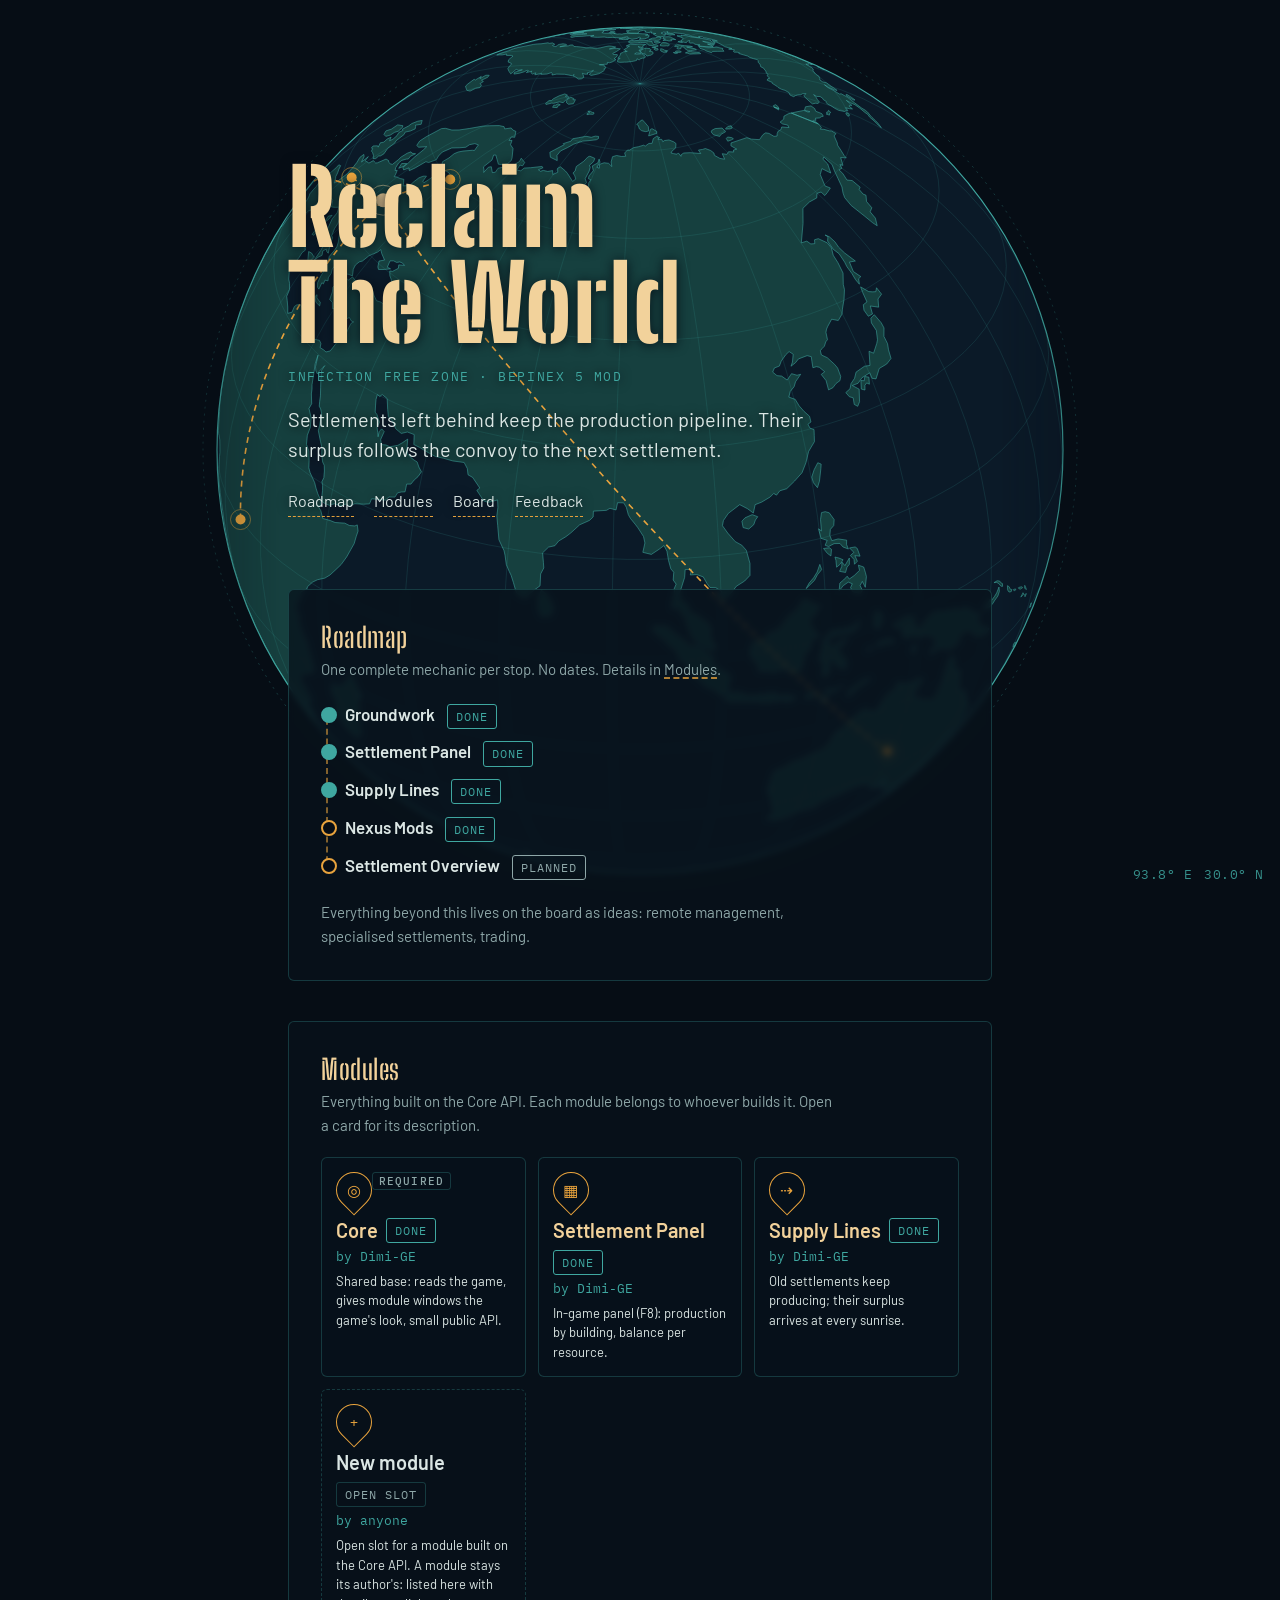
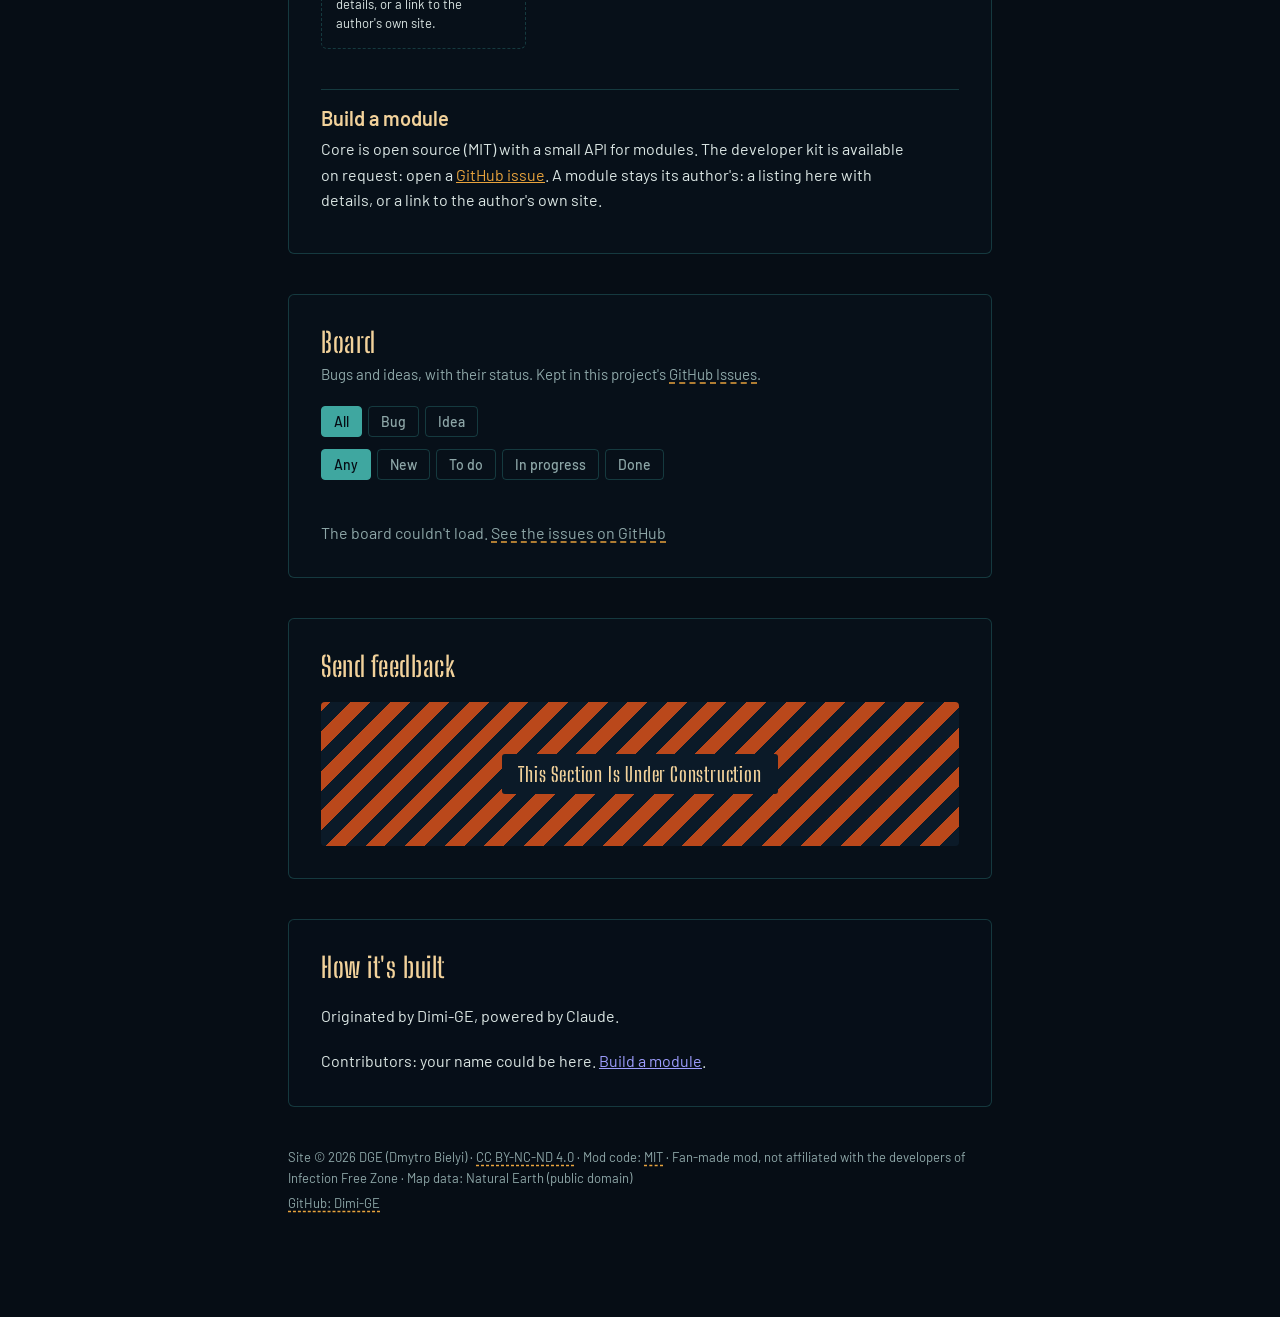
==== index.html @ 32be1e21 "Nexus Mods status color update." ====
<!doctype html>
<html lang="en">
<head>
<meta charset="utf-8">
<meta name="viewport" content="width=device-width, initial-scale=1, viewport-fit=cover">
<title>Reclaim The World</title>
<meta name="description" content="Reclaim The World: a supply-lines mod for Infection Free Zone. Roadmap, modules and board.">
<link rel="preconnect" href="https://fonts.googleapis.com">
<link rel="preconnect" href="https://fonts.gstatic.com" crossorigin>
<link rel="stylesheet" href="https://fonts.googleapis.com/css2?family=Big+Shoulders+Stencil+Display:wght@600;800&family=Barlow:ital,wght@0,400;0,500;0,600;1,400&family=IBM+Plex+Mono:wght@400;500&display=swap">
<link rel="stylesheet" href="style.css">
</head>
<body>
<canvas id="globe" aria-hidden="true"></canvas>
<div class="readout" aria-hidden="true"><span id="readout-lon">93.8° E</span><span>30.0° N</span></div>

<main class="page">

  <header class="hero">
    <h1>Reclaim The World</h1>
    <p class="eyebrow">Infection Free Zone · BepInEx 5 mod</p>
    <p class="lede">Settlements left behind keep the production pipeline. Their surplus follows the convoy to the next settlement.</p>
    <div class="hero-row">
      <nav class="hero-links" aria-label="Sections">
        <a href="#roadmap">Roadmap</a>
        <a href="#modules">Modules</a>
        <a href="#board">Board</a>
        <a href="#feedback">Feedback</a>
      </nav>
    </div>
  </header>

  <section id="roadmap" class="card">
    <div class="section-head">
      <h2>Roadmap</h2>
      <p class="note">One complete mechanic per stop. No dates. Details in <a href="#modules">Modules</a>.</p>
    </div>

    <ol class="route">
      <li class="stop done" data-module="core">
        <div class="stop-head"><span class="stop-tag">Groundwork</span><span class="status s-done">Done</span></div>
      </li>
      <li class="stop done" data-module="settlement-panel">
        <div class="stop-head"><span class="stop-tag">Settlement Panel</span><span class="status s-done">Done</span></div>
      </li>
      <li class="stop done" data-module="supply-lines">
        <div class="stop-head"><span class="stop-tag">Supply Lines</span><span class="status s-done">Done</span></div>
      </li>
      <li class="stop">
        <div class="stop-head"><span class="stop-tag">Nexus Mods</span><span class="status s-done">Done</span></div>
      </li>
      <li class="stop">
        <div class="stop-head"><span class="stop-tag">Settlement Overview</span><span class="status s-planned">Planned</span></div>
      </li>
    </ol>
    <p class="note">Everything beyond this lives on the board as ideas: remote management, specialised settlements, trading.</p>
  </section>

  <section id="modules" class="card">
    <div class="section-head">
      <h2>Modules</h2>
      <p class="note">Everything built on the Core API. Each module belongs to whoever builds it. Open a card for its description.</p>
    </div>
    <ul id="module-grid" class="modules"></ul>
    <div id="contribute" class="contrib">
      <h3>Build a module</h3>
      <p>Core is open source (MIT) with a small API for modules. The developer kit is available on request: open a <a href="https://github.com/Dimi-GE/ifz-reclaim-the-world/issues">GitHub issue</a>. A module stays its author's: a listing here with details, or a link to the author's own site.</p>
    </div>
  </section>

  <section id="board" class="card">
    <div class="section-head">
      <h2>Board</h2>
      <p class="note">Bugs and ideas, with their status. Kept in this project's <a href="https://github.com/Dimi-GE/ifz-reclaim-the-world/issues">GitHub Issues</a>.</p>
    </div>

    <div class="filters">
      <div class="seg" role="group" aria-label="Type">
        <button type="button" class="on" data-type="all">All</button>
        <button type="button" data-type="bug">Bug</button>
        <button type="button" data-type="idea">Idea</button>
      </div>
      <div class="seg" role="group" aria-label="Status">
        <button type="button" class="on" data-status="all">Any</button>
        <button type="button" data-status="new">New</button>
        <button type="button" data-status="todo">To do</button>
        <button type="button" data-status="progress">In progress</button>
        <button type="button" data-status="done">Done</button>
      </div>
    </div>

    <ul id="issues" class="issues"></ul>
    <p id="issues-empty" class="empty">Loading the board…</p>
  </section>

  <section id="feedback" class="card">
    <div class="section-head">
      <h2>Send feedback</h2>
    </div>

    <div class="construction" role="note"><span>This Section Is Under Construction</span></div>

    <form id="fb" novalidate hidden>
      <fieldset class="seg seg-form">
        <legend>Category</legend>
        <label><input type="radio" name="cat" value="bug" id="cat-bug" checked> Bug</label>
        <label><input type="radio" name="cat" value="idea" id="cat-idea"> Idea</label>
      </fieldset>

      <div class="field">
        <label for="fb-title">Title</label>
        <input id="fb-title" type="text" maxlength="120" placeholder="Food shipments stop after loading a save">
      </div>

      <div class="field">
        <label for="fb-body">Details</label>
        <textarea id="fb-body" rows="5" placeholder="What happened, what was expected, steps to repeat it."></textarea>
      </div>

      <div class="field-row" id="version-fields">
        <div class="field">
          <label for="fb-game">Game version</label>
          <input id="fb-game" type="text" placeholder="Main menu, bottom corner">
        </div>
        <div class="field">
          <label for="fb-mod">Mod version</label>
          <input id="fb-mod" type="text" placeholder="Panel header">
        </div>
      </div>

      <p id="fb-error" class="error" hidden></p>
      <button type="submit" class="btn">Send report</button>
      <p id="fb-result" class="result" hidden></p>
    </form>
  </section>

  <section id="about" class="card card-quiet">
    <h2>How it's built</h2>
    <p>Originated by Dimi-GE, powered by Claude.</p>
    <p>Contributors: your name could be here. <a href="#contribute">Build a module</a>.</p>
  </section>

  <footer class="foot">
    <p>Site © 2026 DGE (Dmytro Bielyi) · <a href="https://creativecommons.org/licenses/by-nc-nd/4.0/">CC BY-NC-ND 4.0</a> · Mod code: <a href="https://opensource.org/license/mit">MIT</a> · Fan-made mod, not affiliated with the developers of Infection Free Zone · Map data: Natural Earth (public domain)</p>
    <p><a href="https://github.com/Dimi-GE">GitHub: Dimi-GE</a></p>
  </footer>
</main>

<dialog id="module-pop" class="pop" aria-labelledby="pop-title">
  <button type="button" class="pop-close" aria-label="Close">×</button>
  <div id="pop-body"></div>
</dialog>

<script src="land.js"></script>
<script src="board.js"></script>
<script src="module-texts.js"></script>
<script src="modules.js"></script>
<script src="script.js"></script>
</body>
</html>
---- style.css ----
/* Layout: a fixed night globe fills the viewport; one narrow column of translucent chart panels scrolls over it. */
:root {
  --night: #060d15;
  --sea: #0b1a28;
  --panel: rgba(8, 18, 28, 0.78);
  --panel-quiet: rgba(8, 18, 28, 0.55);
  --grid: #3fa7a0;
  --land: #16403f;
  --signal: #e8a33d;
  --home: #f2d29b;
  --fg: #dbe6e4;
  --muted: #8ea7a8;
  --line: rgba(63, 167, 160, 0.28);
  --danger: #ff8a7a;
  --stripe: #BA481B;

  --f-display: "Big Shoulders Stencil Display", "Arial Narrow", Impact, sans-serif;
  --f-body: "Barlow", "Segoe UI", system-ui, sans-serif;
  --f-mono: "IBM Plex Mono", ui-monospace, Consolas, monospace;

  --step--1: 0.8125rem;
  --step-0: 1rem;
  --step-1: 1.25rem;
  --step-2: 1.75rem;
  --step-hero: clamp(3rem, 12vw, 6.5rem);

  color-scheme: dark;
}

html { scroll-behavior: smooth; scrollbar-color: var(--grid) var(--night); }
[hidden] { display: none !important; }
@media (prefers-reduced-motion: reduce) { html { scroll-behavior: auto; } }

body {
  margin: 0;
  background: var(--night);
  color: var(--fg);
  font-family: var(--f-body);
  font-size: var(--step-0);
  line-height: 1.6;
  -webkit-font-smoothing: antialiased;
}

#globe {
  position: fixed;
  inset: 0;
  width: 100%;
  height: 100%;
  z-index: 0;
  -webkit-mask-image: linear-gradient(90deg, transparent 0%, #000 22%, #000 78%, transparent 100%);
          mask-image: linear-gradient(90deg, transparent 0%, #000 22%, #000 78%, transparent 100%);
}

.readout {
  position: fixed;
  right: max(16px, env(safe-area-inset-right, 0px));
  bottom: calc(14px + env(safe-area-inset-bottom, 0px));
  z-index: 1;
  display: flex;
  gap: 12px;
  font-family: var(--f-mono);
  font-size: var(--step--1);
  color: var(--grid);
  font-variant-numeric: tabular-nums;
  letter-spacing: 0.04em;
  opacity: 0.85;
}

.page {
  position: relative;
  z-index: 2;
  max-width: 44rem;
  margin: 0 auto;
  padding-left: max(16px, env(safe-area-inset-left, 0px));
  padding-right: max(16px, env(safe-area-inset-right, 0px));
  padding-block: 0 4rem;
  display: flex;
  flex-direction: column;
  gap: 2.5rem;
}

/* Hero sits over open globe, no panel behind it */
.hero {
  padding-block: clamp(4rem, 18vh, 10rem) 2rem;
  display: flex;
  flex-direction: column;
  gap: 1rem;
  text-shadow: 0 1px 12px rgba(6, 13, 21, 0.9);
}
.eyebrow {
  font-family: var(--f-mono);
  font-size: var(--step--1);
  text-transform: uppercase;
  letter-spacing: 0.12em;
  color: var(--grid);
  margin: 0;
}
h1 {
  font-family: var(--f-display);
  font-weight: 800;
  font-size: var(--step-hero);
  line-height: 0.92;
  letter-spacing: 0.01em;
  margin: 0;
  color: var(--home);
  text-wrap: balance;
}
.lede {
  font-size: var(--step-1);
  line-height: 1.5;
  max-width: 34rem;
  margin: 0;
}
.hero-row {
  display: flex;
  flex-wrap: wrap;
  align-items: center;
  gap: 1rem 1.5rem;
  margin-top: 0.5rem;
}
.hero-links { display: flex; flex-wrap: wrap; gap: 1.25rem; }
.hero-links a {
  color: var(--fg);
  text-decoration: none;
  border-bottom: 1px dashed var(--signal);
  padding-bottom: 2px;
}
.hero-links a:hover { color: var(--signal); }

a:focus-visible, button:focus-visible, input:focus-visible, textarea:focus-visible {
  outline: 2px solid var(--signal);
  outline-offset: 2px;
}

.chip {
  display: inline-flex;
  align-items: center;
  gap: 8px;
  font-family: var(--f-mono);
  font-size: var(--step--1);
  padding: 4px 10px;
  border: 1px solid var(--line);
  border-radius: 999px;
  background: var(--panel);
  color: var(--muted);
}
.chip-live::before {
  content: "";
  width: 7px; height: 7px;
  border-radius: 50%;
  background: var(--signal);
}

/* Panels */
.card {
  background: var(--panel);
  border: 1px solid var(--line);
  border-radius: 6px;
  padding: clamp(1.25rem, 4vw, 2rem);
  -webkit-backdrop-filter: blur(3px);
          backdrop-filter: blur(3px);
  display: flex;
  flex-direction: column;
  gap: 1.25rem;
  min-width: 0;
}
.card-quiet { background: var(--panel-quiet); }
.card h2 {
  font-family: var(--f-display);
  font-weight: 600;
  font-size: var(--step-2);
  letter-spacing: 0.02em;
  line-height: 1.1;
  margin: 0;
  color: var(--home);
}
.card p { margin: 0; max-width: 65ch; }
.section-head { display: flex; flex-direction: column; gap: 0.25rem; }
.note { color: var(--muted); font-size: 0.9375rem; }

/* Roadmap as a supply route: dashed line, stops along it */
.route {
  list-style: none;
  margin: 0;
  padding: 0 0 0 1.5rem;
  display: flex;
  flex-direction: column;
  gap: 0.6rem;
  position: relative;
}
.route::before {
  content: "";
  position: absolute;
  left: 5px; top: 8px; bottom: 8px;
  border-left: 2px dashed var(--signal);
  opacity: 0.55;
}
.stop { position: relative; display: flex; flex-direction: column; gap: 0.4rem; }
.stop::before {
  content: "";
  position: absolute;
  left: calc(-1.5rem + 0px);
  top: 6px;
  width: 12px; height: 12px;
  border-radius: 50%;
  background: var(--night);
  border: 2px solid var(--signal);
}
.stop.done::before { background: var(--grid); border-color: var(--grid); }
.stop.current::before { background: var(--home); border-color: var(--home); box-shadow: 0 0 0 4px rgba(242, 210, 155, 0.18); }
.stop-head { display: flex; flex-wrap: wrap; align-items: baseline; gap: 0.5rem 0.75rem; }
.stop-tag { font-weight: 600; font-size: 1.0625rem; }

.status {
  font-family: var(--f-mono);
  font-size: 0.75rem;
  text-transform: uppercase;
  letter-spacing: 0.08em;
  padding: 2px 8px;
  border-radius: 3px;
  border: 1px solid currentColor;
  white-space: nowrap;
}
.s-done { color: var(--grid); }
.s-progress { color: var(--home); }
.s-planned { color: var(--muted); }
.s-open { color: var(--signal); }

/* Board */
.filters { display: flex; flex-direction: column; gap: 0.75rem; }
.seg { display: flex; flex-wrap: wrap; gap: 6px; border: 0; margin: 0; padding: 0; }
.seg button, .seg-form label {
  font: 500 0.875rem var(--f-body);
  color: var(--muted);
  background: transparent;
  border: 1px solid var(--line);
  border-radius: 4px;
  padding: 6px 12px;
  cursor: pointer;
}
.seg button:hover, .seg-form label:hover { color: var(--fg); border-color: var(--grid); }
.seg button.on { color: var(--night); background: var(--grid); border-color: var(--grid); }

.issues { list-style: none; margin: 0; padding: 0; display: flex; flex-direction: column; overflow-y: auto; scrollbar-color: var(--grid) transparent; scrollbar-width: thin; }
.issue {
  flex-shrink: 0;
  display: grid;
  grid-template-columns: 4.5rem 1fr auto;
  margin-right: 0.25rem;
  gap: 0.25rem 0.75rem;
  align-items: baseline;
  padding: 0.75rem 0;
  border-top: 1px solid var(--line);
}
.issue:last-child { border-bottom: 1px solid var(--line); }
.issue-num { text-decoration: none; font-family: var(--f-mono); color: var(--muted); font-variant-numeric: tabular-nums; font-size: 0.875rem; }
.issue-title { min-width: 0; overflow-wrap: anywhere; color: inherit; text-decoration: none; }
.issue-title:hover, .issue-num:hover { text-decoration: underline; }
.rel { font-family: var(--f-mono); font-size: 0.75rem; border: 1px solid var(--line); border-radius: 3px; padding: 0 6px; margin-left: 6px; color: var(--muted); }
.issue-cat { font-family: var(--f-mono); font-size: 0.75rem; color: var(--muted); grid-column: 2; }
.issue .status { grid-column: 3; grid-row: 1 / span 2; align-self: center; }
.empty { color: var(--muted); }

/* Form */
form { display: flex; flex-direction: column; gap: 1rem; }
.seg-form legend { font-size: 0.875rem; color: var(--muted); margin-bottom: 6px; width: 100%; }
.seg-form input { position: absolute; opacity: 0; pointer-events: none; }
.seg-form label:has(input:checked) { color: var(--night); background: var(--grid); border-color: var(--grid); }
.seg-form label:has(input:focus-visible) { outline: 2px solid var(--signal); outline-offset: 2px; }
.field { display: flex; flex-direction: column; gap: 6px; min-width: 0; flex: 1; }
.field label { font-size: 0.875rem; color: var(--muted); }
.field-row { display: flex; flex-wrap: wrap; gap: 1rem; }
.field-row .field { min-width: 10rem; }
input[type="text"], textarea {
  font: 400 1rem var(--f-body);
  color: var(--fg);
  background: rgba(6, 13, 21, 0.7);
  border: 1px solid var(--line);
  border-radius: 4px;
  padding: 10px 12px;
  width: 100%;
  box-sizing: border-box;
}
input[type="text"]::placeholder, textarea::placeholder { color: #5f7778; }
input[type="text"]:hover, textarea:hover { border-color: var(--grid); }
textarea { resize: vertical; }
.btn {
  align-self: flex-start;
  font: 600 1rem var(--f-body);
  color: var(--night);
  background: var(--signal);
  border: 0;
  border-radius: 4px;
  padding: 10px 20px;
  cursor: pointer;
}
.btn:hover { background: var(--home); }
.error { color: var(--danger); font-size: 0.875rem; }
.result {
  font-family: var(--f-mono);
  font-size: 0.875rem;
  color: var(--fg);
  border: 1px dashed var(--signal);
  border-radius: 4px;
  padding: 10px 12px;
}

.foot {
  color: var(--muted);
  font-size: 0.8125rem;
  display: flex;
  flex-direction: column;
  gap: 0.25rem;
  padding-bottom: 2.5rem;
}
.foot p { margin: 0; }

@media (max-width: 30rem) {
  .issue { grid-template-columns: 3.5rem 1fr; }
  .issue .status { grid-column: 2; grid-row: auto; justify-self: start; }
  .readout { display: none; }
}

/* Feedback: under construction */
.construction {
  display: grid;
  place-items: center;
  min-height: 7rem;
  padding: 1rem;
  border-radius: 4px;
  background: repeating-linear-gradient(-45deg, var(--sea) 0 14px, var(--stripe) 14px 28px);
}
.construction span {
  font: 600 var(--step-1)/1.2 var(--f-display);
  letter-spacing: 0.04em;
  color: var(--home);
  background: var(--sea);
  padding: 0.5rem 1rem;
  border-radius: 3px;
  text-align: center;
}

/* Inline links in notes, empty states and footer */
.note a, .empty a, .foot a { color: inherit; text-decoration: underline dashed var(--signal); text-underline-offset: 3px; }
.note a:hover, .empty a:hover, .foot a:hover { color: var(--signal); }

/* ---------- Modules (cards, pop-out) ---------- */
.modules { list-style: none; margin: 0; padding: 0; display: grid; grid-template-columns: repeat(auto-fill, minmax(12.5rem, 1fr)); gap: 12px; }
.modules > li { display: flex; min-width: 0; }
.m-card { box-sizing: border-box; width: 100%; display: flex; flex-direction: column; gap: 4px; padding: 14px; font: inherit; color: inherit; text-align: left; text-decoration: none; cursor: pointer; border: 1px solid var(--line); border-radius: 6px; background: var(--panel-quiet); }
.m-card:hover { border-color: var(--signal); }
.m-card span { min-width: 0; }
.m-name { font: 600 var(--step-1)/1.2 var(--f-body); color: var(--home); }
.m-text { font-size: var(--step--1); line-height: 1.5; }
.m-icon { width: 34px; height: 34px; display: grid; place-items: center; border: 1px solid var(--signal); border-radius: 50% 50% 50% 0; transform: rotate(-45deg); color: var(--signal); margin-bottom: 6px; }
.m-icon > span { transform: rotate(45deg); font-size: 1rem; line-height: 1; }  /* map-pin shape, glyph upright */
.m-head { display: flex; justify-content: space-between; align-items: center; gap: 8px; flex-wrap: wrap; }
.m-by { color: var(--grid); font-family: var(--f-mono); font-size: var(--step--1); }
.m-top { display: flex; justify-content: space-between; align-items: flex-start; }
.m-tag { font: 500 .7rem var(--f-mono); text-transform: uppercase; letter-spacing: .1em; color: var(--muted); border: 1px solid var(--line); border-radius: 3px; padding: 1px 6px; }
.m-open { border-style: dashed; background: transparent; }
.m-open .m-name { color: var(--fg); }
.m-open .status { color: var(--muted); border-color: var(--line); }
.contrib { margin-top: 1.25rem; padding-top: 1rem; border-top: 1px solid var(--line); }
.contrib h3 { margin: 0 0 .4rem; font: 600 var(--step-1) var(--f-body); color: var(--home); }
.contrib p { margin: 0 0 .5rem; }
.contrib a, .pop-site a, .pop-link a, .mtext a { color: var(--signal); }

.pop { box-sizing: border-box; width: min(40rem, calc(100vw - 32px)); max-height: calc(100vh - 64px); padding: 1.75rem 1.5rem 1.5rem; border: 1px solid var(--line); border-radius: 8px; background: var(--panel); color: var(--fg); box-shadow: 0 24px 60px -20px rgba(0,0,0,.8); }
.pop::backdrop { background: rgba(6, 13, 21, .5); backdrop-filter: blur(8px); -webkit-backdrop-filter: blur(8px); }
.pop[open] { animation: pop-in .2s ease-out; }
@keyframes pop-in { from { opacity: 0; transform: translateY(8px); } }
@media (prefers-reduced-motion: reduce) { .pop[open] { animation: none; } }
.pop h2 { margin: .25rem 0 .75rem; font: 800 var(--step-2)/1.1 var(--f-display); color: var(--home); padding-right: 2rem; }
.pop-close { position: absolute; top: 10px; right: 12px; width: 32px; height: 32px; border: 1px solid var(--line); border-radius: 50%; background: transparent; color: var(--muted); font-size: 1.2rem; line-height: 1; cursor: pointer; }
.pop-close:hover { color: var(--signal); border-color: var(--signal); }
.pop-site { margin-top: 1.25rem; padding-top: .75rem; border-top: 1px solid var(--line); color: var(--muted); font-size: var(--step--1); }
.pop-link { margin-top: .75rem; font: 500 var(--step--1) var(--f-mono); }

/* Module text (pop-out and module pages) */
.mtext, #pop-body { overflow-wrap: anywhere; }
:is(.mtext, #pop-body) p { margin: 0 0 .75rem; max-width: 65ch; }
:is(.mtext, #pop-body) .lede { font-size: 1.0625rem; line-height: 1.5; }
:is(.mtext, #pop-body) h3 { margin: 1.5rem 0 .5rem; font: 600 var(--step-1)/1.2 var(--f-display); letter-spacing: .02em; color: var(--home); }
:is(.mtext, #pop-body) h4 { margin: 1.25rem 0 .4rem; font: 600 var(--step-0)/1.3 var(--f-body); color: var(--fg); }
:is(.mtext, #pop-body) :is(ul, ol) { margin: 0 0 .75rem; padding-left: 1.25rem; max-width: 65ch; }
:is(.mtext, #pop-body) li { margin-block: .25rem; }
:is(.mtext, #pop-body) li::marker { color: var(--grid); }
:is(.mtext, #pop-body) code { font: 400 .875em var(--f-mono); color: var(--home); background: rgba(6, 13, 21, .6); padding: 1px 5px; border-radius: 3px; }
.mtext > :first-child { margin-top: 0; }

/* ---------- Module pages ---------- */
.page-mod { max-width: 64rem; }
.page-mod .hero { padding-block: 1rem; }
.page-mod h1 { font-size: clamp(2.25rem, 8vw, 4rem); }
.subnav { display: flex; flex-wrap: wrap; gap: .5rem 1.25rem; padding-top: 1.5rem; font: 500 var(--step--1) var(--f-mono); }
.subnav a { color: var(--fg); text-decoration: none; border-bottom: 1px dashed var(--signal); padding-bottom: 2px; }
.subnav a:hover { color: var(--signal); }
.shot { margin: 0; }
.shot svg { display: block; width: 100%; height: auto; border-radius: 6px; }
.legend { list-style: none; margin: 0; padding: 0; counter-reset: n; display: grid; grid-template-columns: repeat(auto-fit, minmax(16rem, 1fr)); gap: .75rem 1.5rem; }
.legend li { counter-increment: n; position: relative; padding-left: 2.25rem; font-size: .9375rem; line-height: 1.45; }
.legend li::before { content: counter(n); position: absolute; left: 0; top: 0; width: 1.5rem; height: 1.5rem; border-radius: 50%; background: var(--signal); color: var(--night); font: 500 .8125rem/1.5rem var(--f-mono); text-align: center; }
.legend b { color: var(--home); font-weight: 600; }

/* Screenshot mode (?shot): the diagram alone, filling the viewport width on --night */
.shot-only { background: var(--night); }
.shot-only .page { max-width: none; padding: 0; gap: 0; }
.shot-only .page > :not(.diagram) { display: none; }
.shot-only .legend { display: none; }
.shot-only .diagram { padding: 0; border: 0; border-radius: 0; background: none; -webkit-backdrop-filter: none; backdrop-filter: none; }
.shot-only .shot { min-height: 100vh; display: grid; place-items: center; }
.shot-only .shot svg { width: min(100vw, calc(100vh * 16 / 9)); border-radius: 0; }

/* Diagram classes (inline SVGs on the module pages; site palette only) */
.dg-bg { fill: var(--night); }
.dg-frame { fill: var(--panel); stroke: var(--grid); stroke-width: 2; }
.dg-box { fill: var(--sea); stroke: var(--line); stroke-width: 2; }
.dg-box-dash { fill: none; stroke: var(--grid); stroke-width: 2; stroke-dasharray: 8 6; }
.dg-row { fill: var(--night); stroke: var(--line); stroke-width: 1.5; }
.dg-tile { fill: none; stroke: var(--grid); stroke-width: 1.5; opacity: .75; }
.dg-tab-on { fill: var(--grid); }
.dg-bar { fill: var(--grid); opacity: .55; }
.dg-line { stroke: var(--line); stroke-width: 2; fill: none; }
.dg-map { fill: var(--sea); stroke: var(--line); stroke-width: 2; }
.dg-land { fill: var(--land); stroke: var(--grid); stroke-width: 1.5; }
.dg-grid-line { stroke: var(--grid); stroke-width: 1; opacity: .2; }
.dg-flow { fill: none; stroke: var(--signal); stroke-width: 3; stroke-dasharray: 10 8; }
.dg-flow-m { fill: none; stroke: var(--grid); stroke-width: 3; }
.dg-arrow { fill: var(--signal); }
.dg-arrow-m { fill: var(--grid); }
.dg-dot { fill: var(--signal); }
.dg-ring { fill: none; stroke: var(--signal); stroke-width: 1.5; opacity: .5; }
.dg-dot-home { fill: var(--home); }
.dg-ring-home { fill: none; stroke: var(--home); stroke-width: 1.5; opacity: .5; }
.dg-sun { stroke: var(--signal); stroke-width: 2.5; stroke-linecap: round; }
.dg-track { fill: none; stroke: var(--grid); stroke-width: 2; }
.dg-knob { fill: var(--muted); }
.dg-call { fill: var(--signal); }
.dg-call-n { fill: var(--night); font: 500 18px var(--f-mono); }
.dg-label, .dg-sub, .dg-sm14, .dg-sm16, .dg-sm18 { fill: var(--fg); font-family: var(--f-mono); font-size: 20px; }
.dg-sub { fill: var(--muted); }
.dg-sm14 { font-size: 14px; }
.dg-sm16 { font-size: 16px; }
.dg-sm18 { font-size: 18px; }
.dg-muted { fill: var(--muted); }
.dg-on { fill: var(--night); }
.dg-title { fill: var(--home); font-family: var(--f-display); font-weight: 800; font-size: 72px; letter-spacing: .01em; }
.dg-title-s { font-size: 44px; }
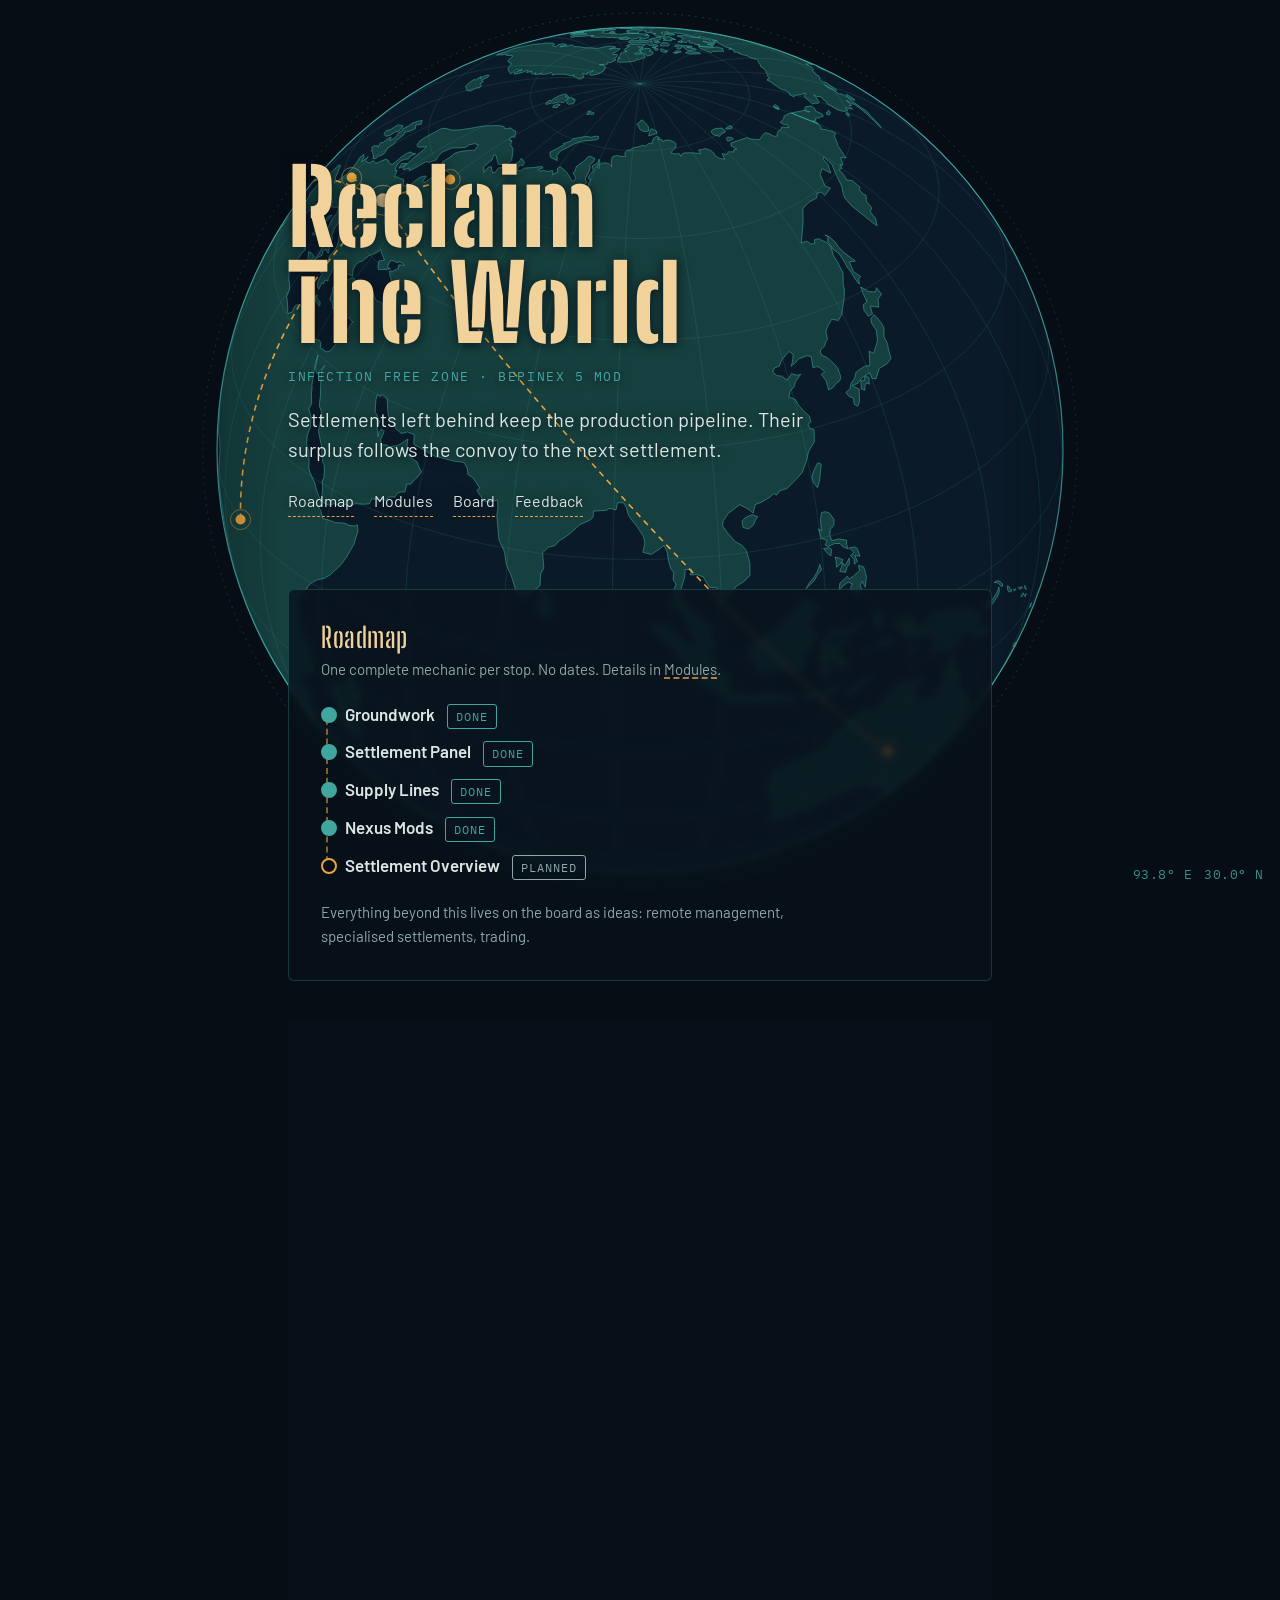
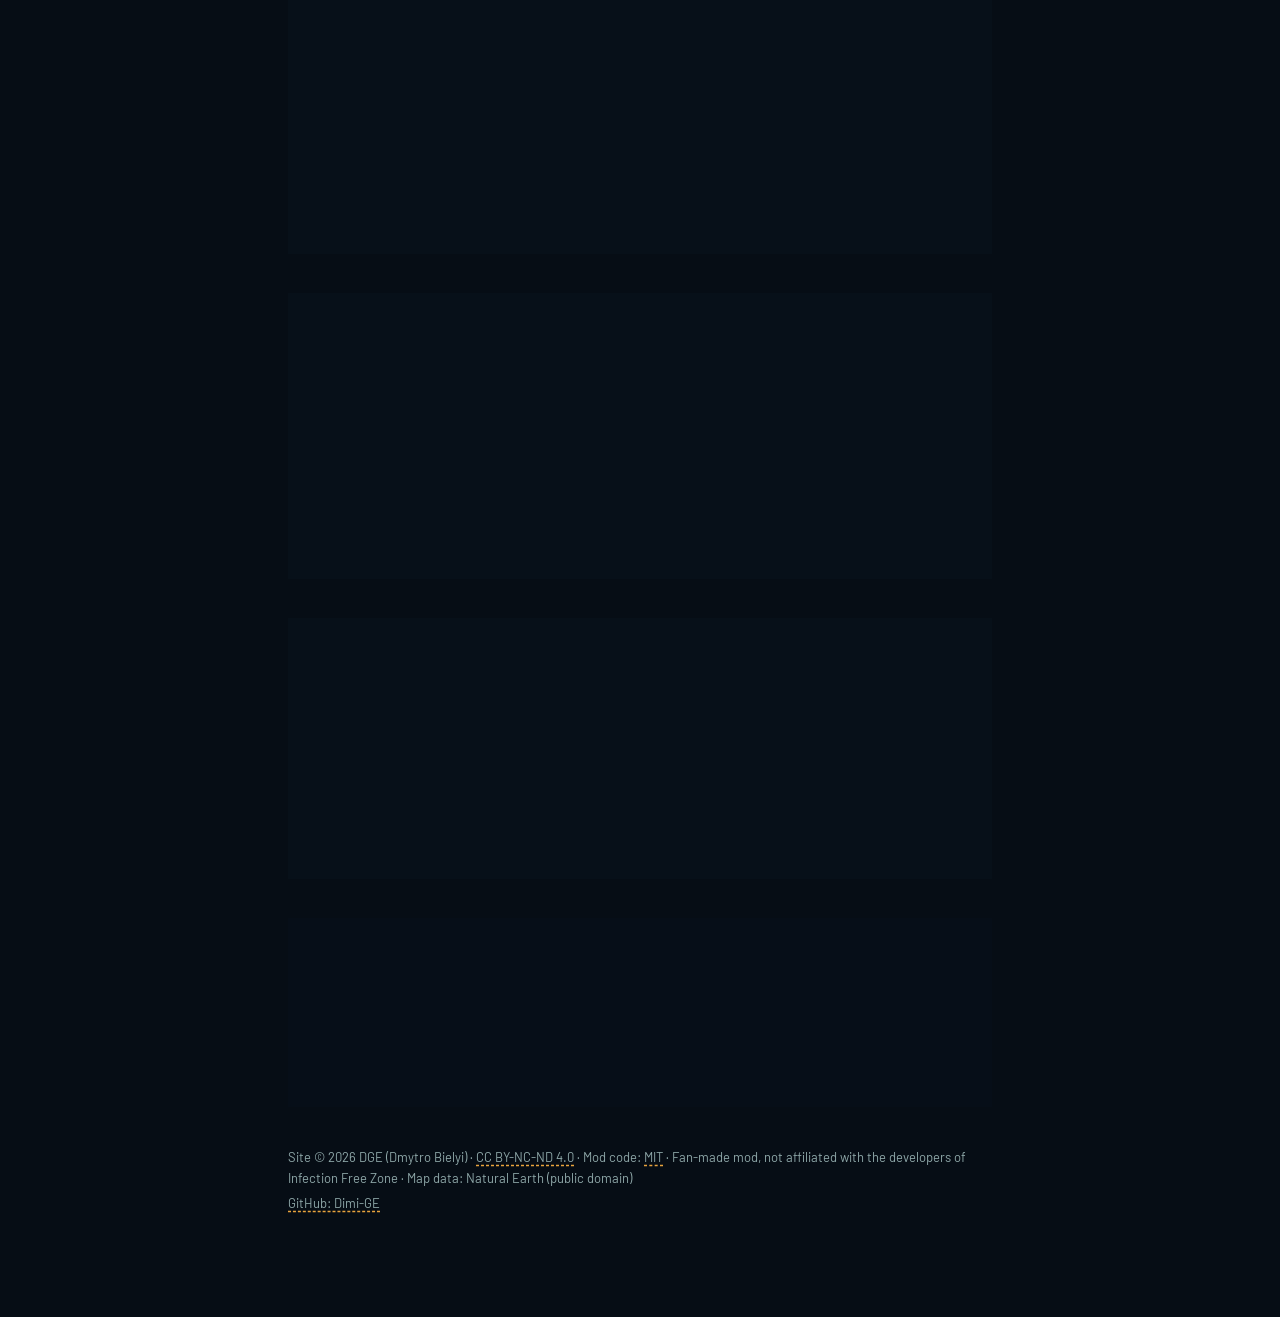
==== commit e00769bf: "Nexus Mods stop marker update." ====
--- a/index.html
+++ b/index.html
@@ -46,7 +46,7 @@
       <li class="stop done" data-module="supply-lines">
         <div class="stop-head"><span class="stop-tag">Supply Lines</span><span class="status s-done">Done</span></div>
       </li>
-      <li class="stop">
+      <li class="stop done">
         <div class="stop-head"><span class="stop-tag">Nexus Mods</span><span class="status s-done">Done</span></div>
       </li>
       <li class="stop">
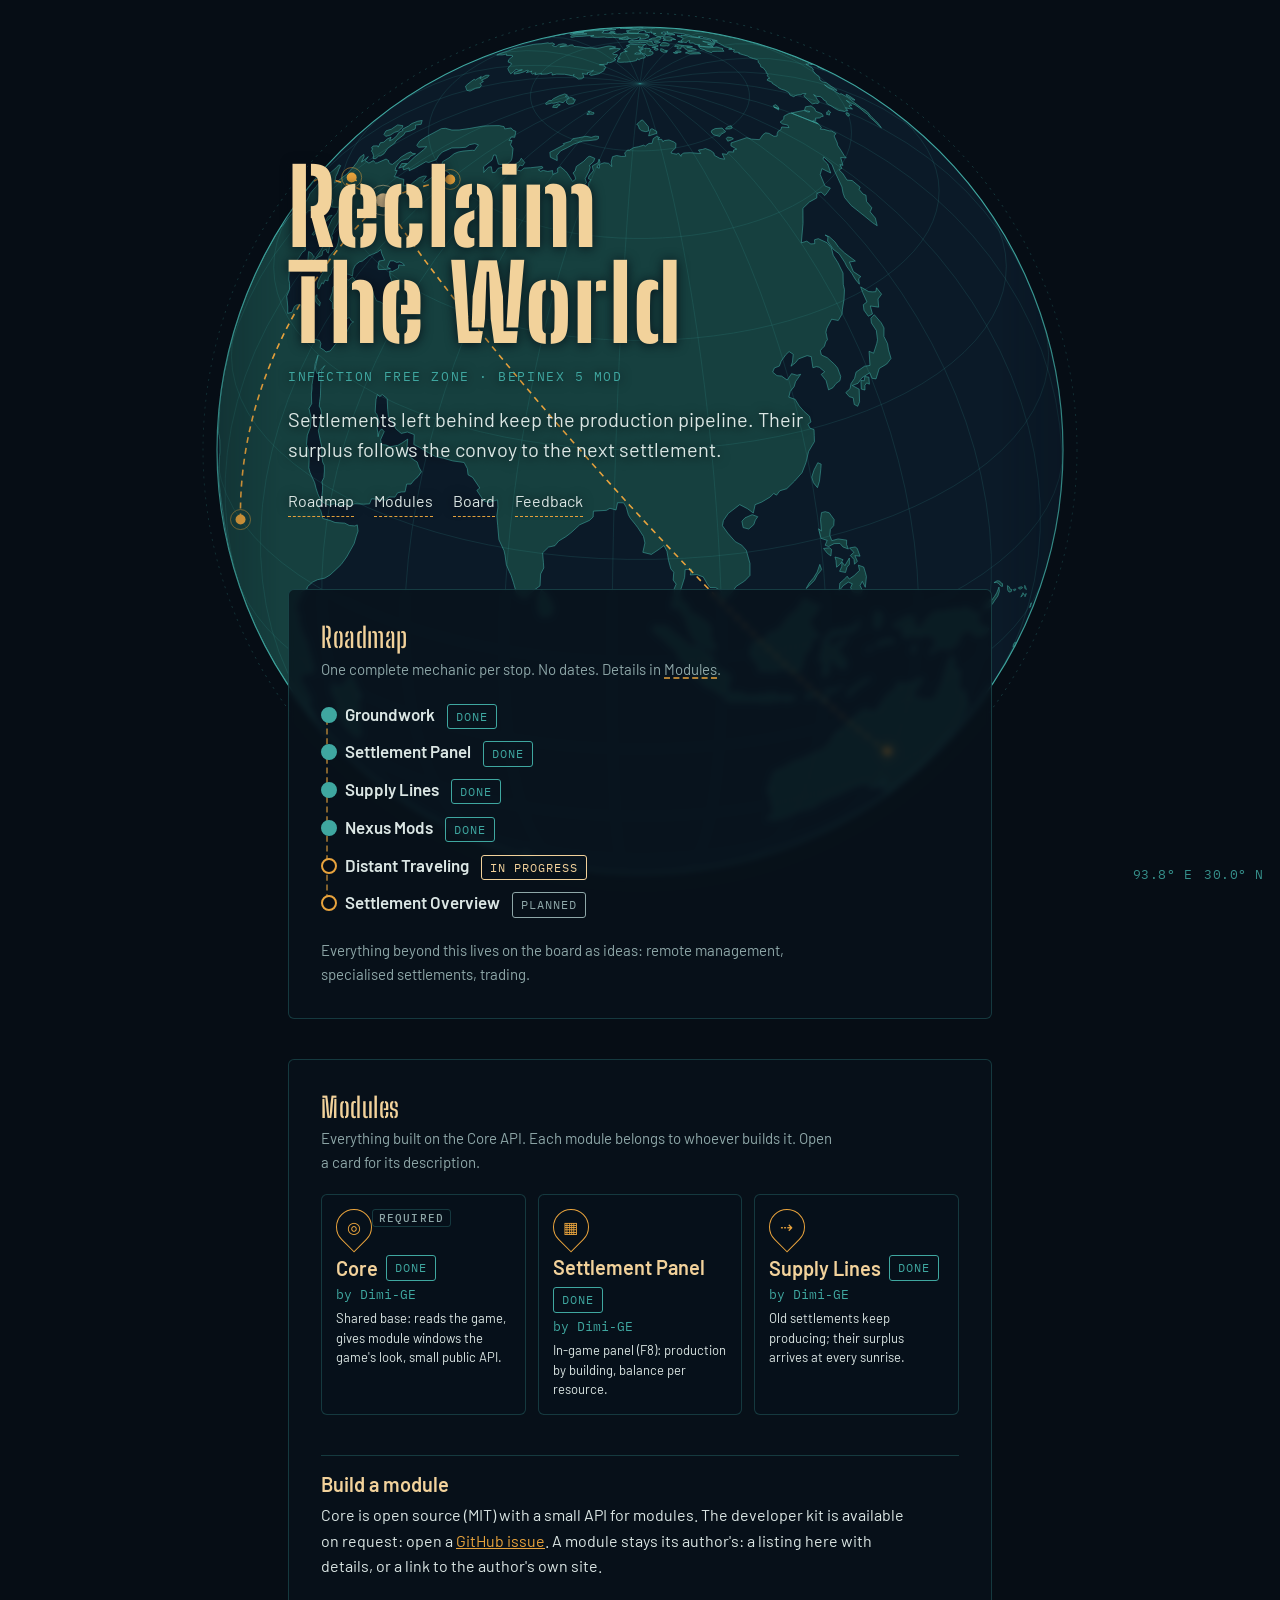
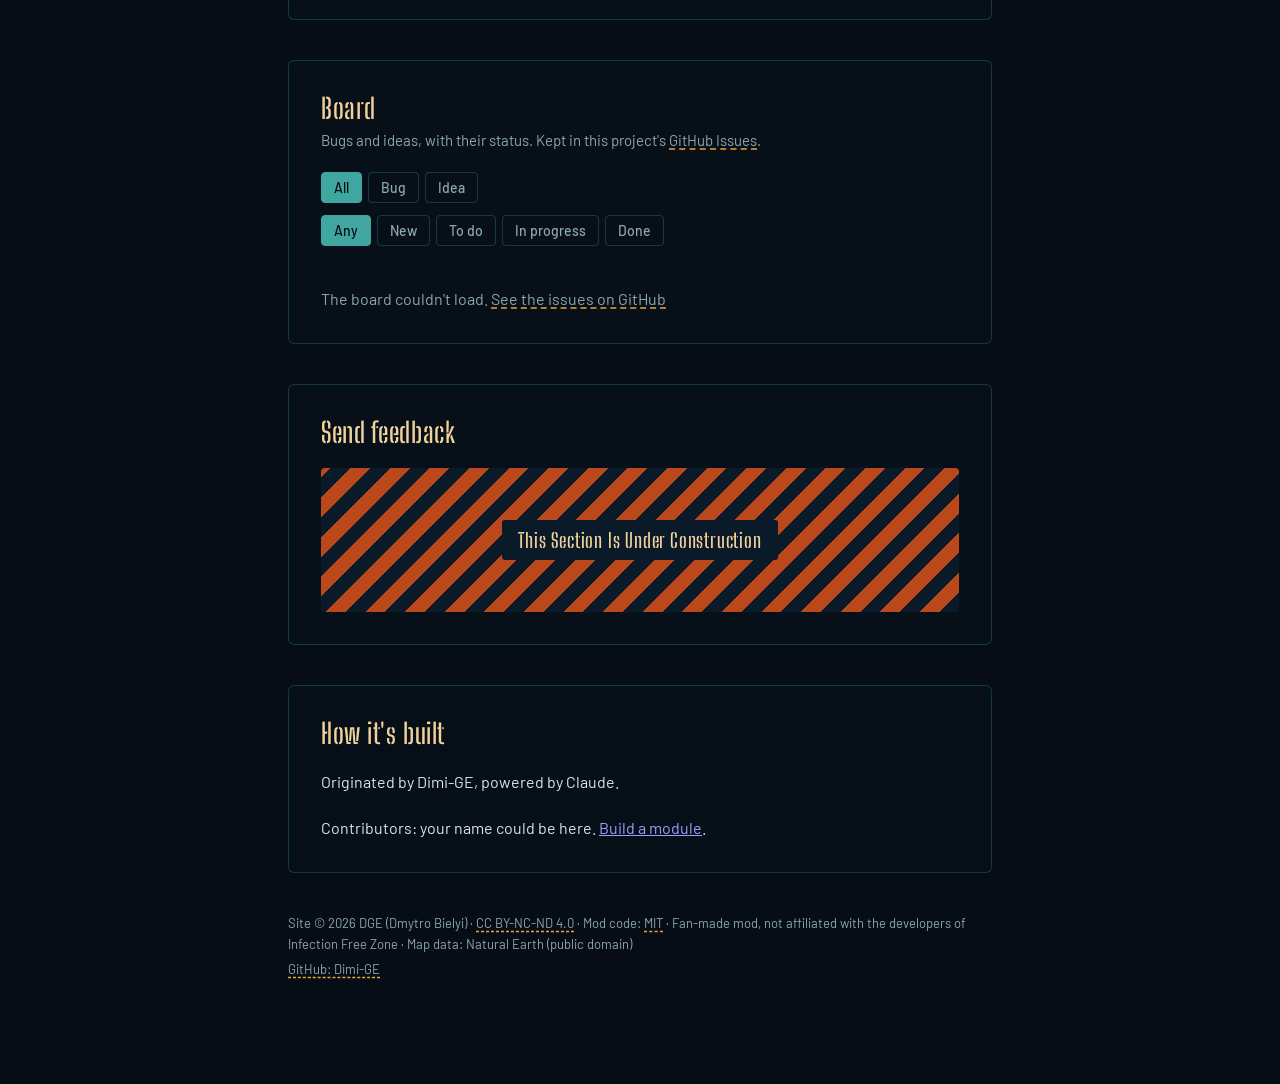
==== commit d2e350a8: "Roadmap: Distant Traveling stop; drop "New module" card Files: index.html, modules.js" ====
--- a/index.html
+++ b/index.html
@@ -48,6 +48,9 @@
       </li>
       <li class="stop done">
         <div class="stop-head"><span class="stop-tag">Nexus Mods</span><span class="status s-done">Done</span></div>
+      </li>
+      <li class="stop">
+        <div class="stop-head"><span class="stop-tag">Distant Traveling</span><span class="status s-progress">In progress</span></div>
       </li>
       <li class="stop">
         <div class="stop-head"><span class="stop-tag">Settlement Overview</span><span class="status s-planned">Planned</span></div>
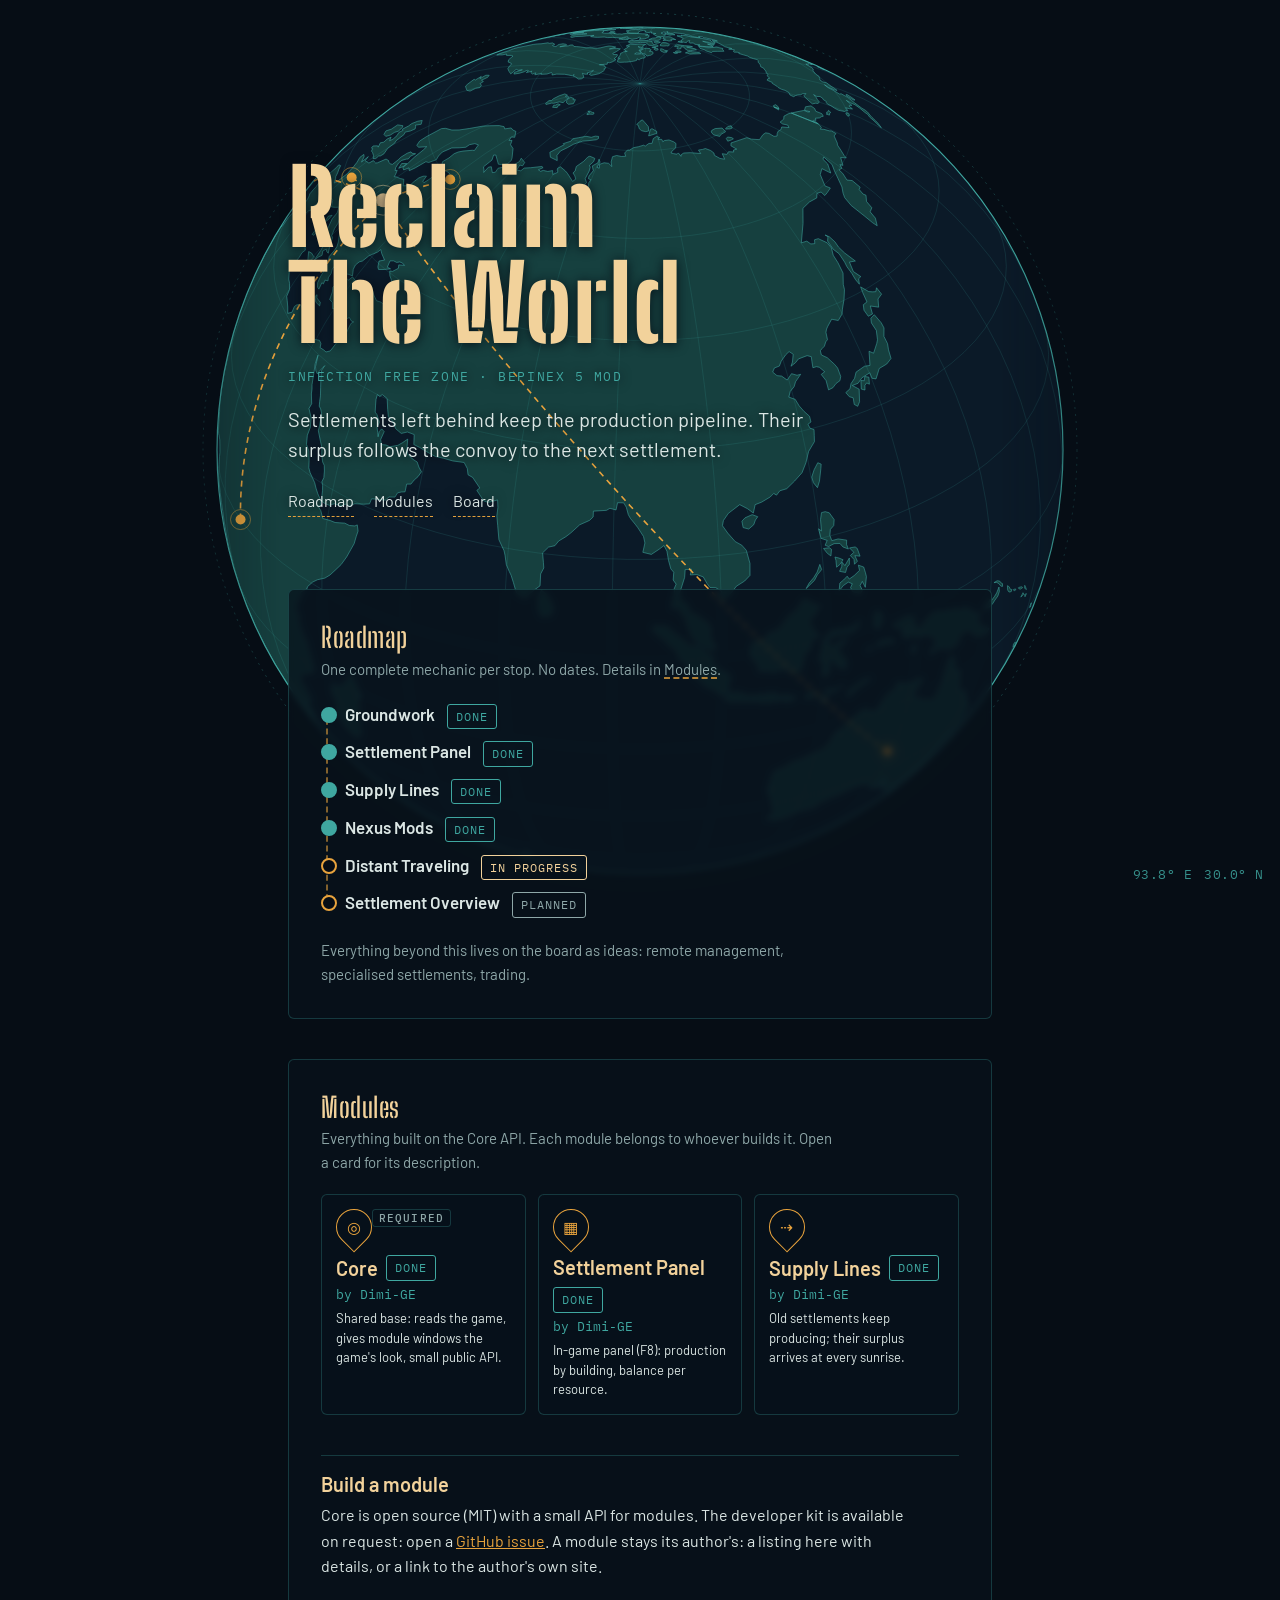
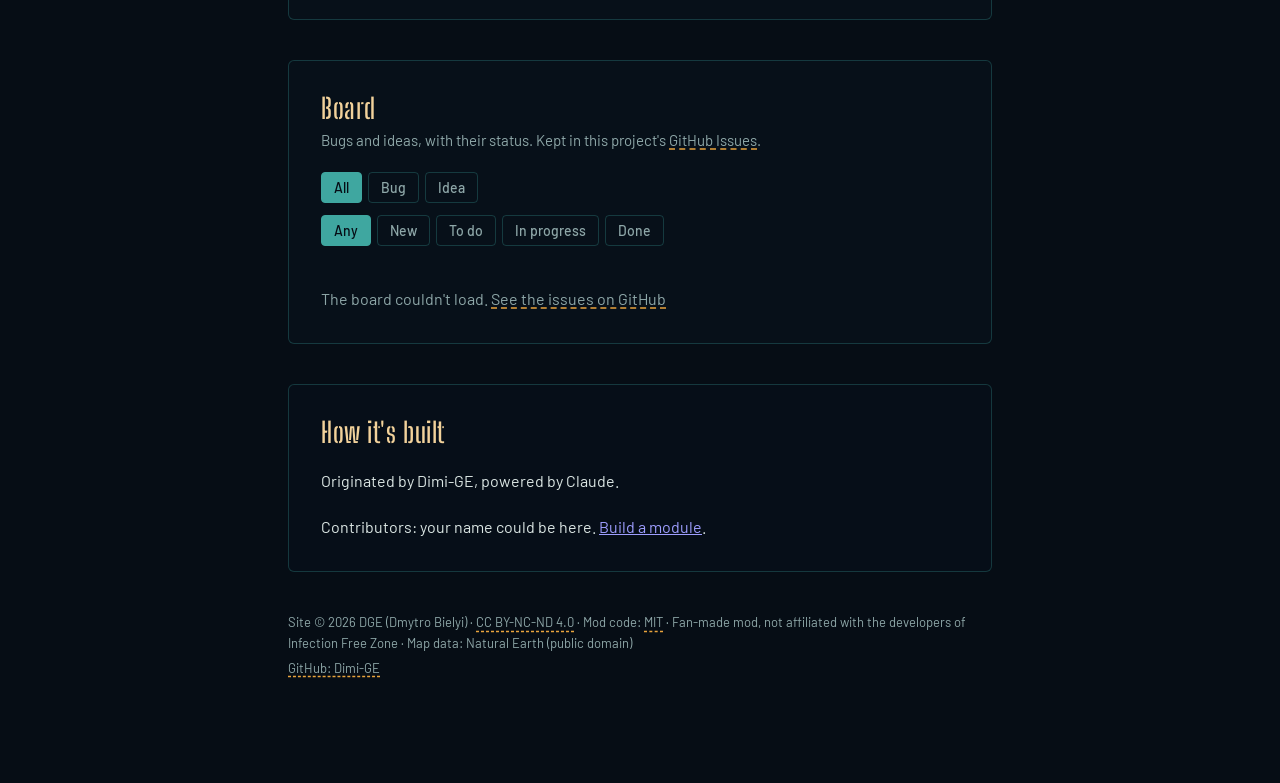
==== commit 2dd0df37: "Roadmap: Distant Traveling stop; drop "New module" card; hide Feedback Files: index.html, modules.js" ====
--- a/index.html
+++ b/index.html
@@ -25,7 +25,7 @@
         <a href="#roadmap">Roadmap</a>
         <a href="#modules">Modules</a>
         <a href="#board">Board</a>
-        <a href="#feedback">Feedback</a>
+        <a href="#feedback" hidden>Feedback</a>
       </nav>
     </div>
   </header>
@@ -96,7 +96,8 @@
     <p id="issues-empty" class="empty">Loading the board…</p>
   </section>
 
-  <section id="feedback" class="card">
+  <!-- Hidden 2026-11-15 (Dimi): remove `hidden` here and on the nav link to bring it back. -->
+  <section id="feedback" class="card" hidden>
     <div class="section-head">
       <h2>Send feedback</h2>
     </div>
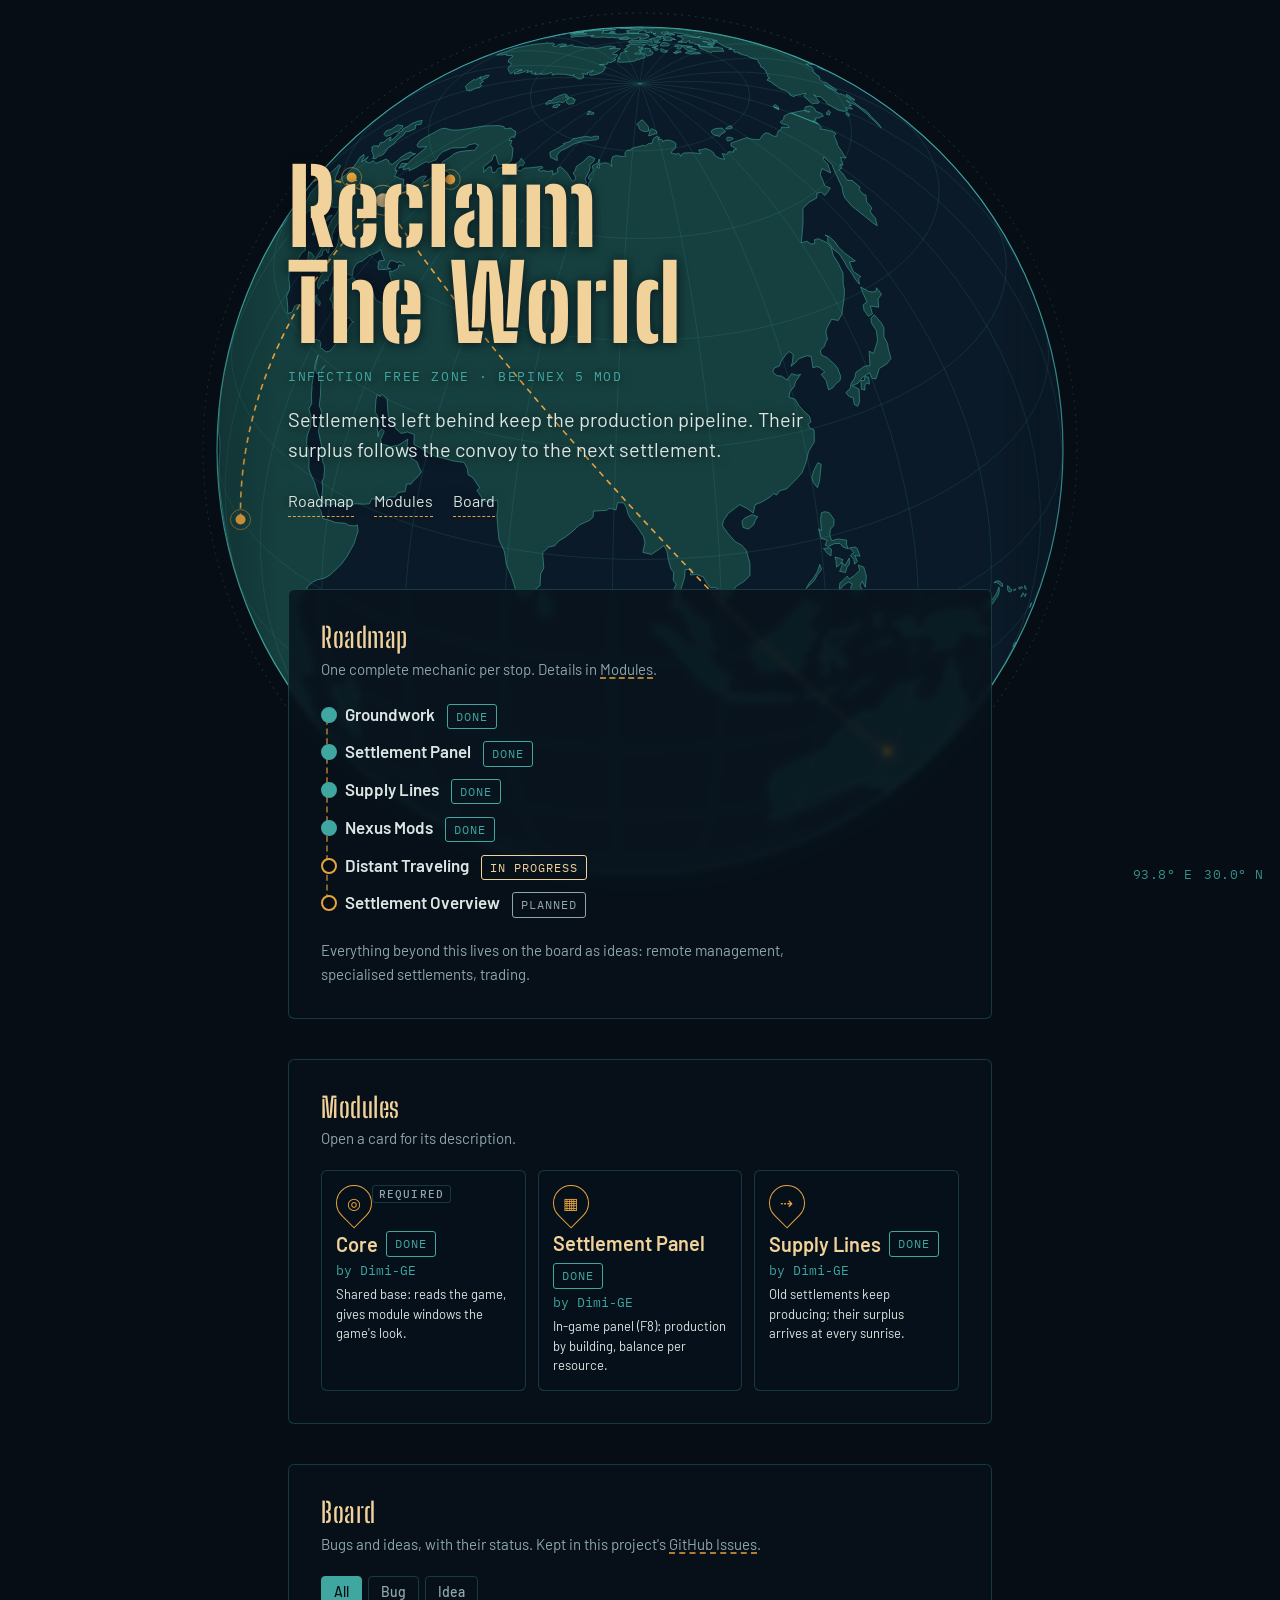
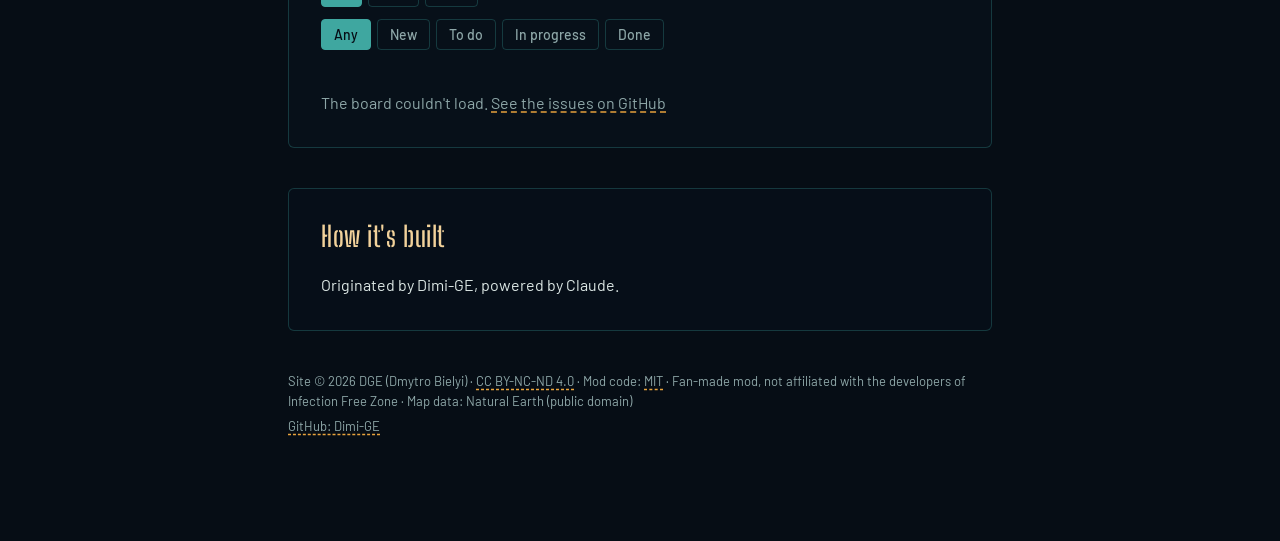
==== commit b0bf0836: "Module pop-outs: description + links only; contributor texts hidden Pop-out shows the description, t" ====
--- a/index.html
+++ b/index.html
@@ -33,7 +33,7 @@
   <section id="roadmap" class="card">
     <div class="section-head">
       <h2>Roadmap</h2>
-      <p class="note">One complete mechanic per stop. No dates. Details in <a href="#modules">Modules</a>.</p>
+      <p class="note">One complete mechanic per stop. Details in <a href="#modules">Modules</a>.</p>
     </div>
 
     <ol class="route">
@@ -62,10 +62,12 @@
   <section id="modules" class="card">
     <div class="section-head">
       <h2>Modules</h2>
-      <p class="note">Everything built on the Core API. Each module belongs to whoever builds it. Open a card for its description.</p>
+      <!-- Hidden 2026-11-15 (Dimi, task 042): contributor program paused; remove `hidden` to bring it back. -->
+      <p class="note"><span hidden>Everything built on the Core API. Each module belongs to whoever builds it. </span>Open a card for its description.</p>
     </div>
     <ul id="module-grid" class="modules"></ul>
-    <div id="contribute" class="contrib">
+    <!-- Hidden 2026-11-15 (Dimi, task 042): contributor program paused; remove `hidden` to bring it back. -->
+    <div id="contribute" class="contrib" hidden>
       <h3>Build a module</h3>
       <p>Core is open source (MIT) with a small API for modules. The developer kit is available on request: open a <a href="https://github.com/Dimi-GE/ifz-reclaim-the-world/issues">GitHub issue</a>. A module stays its author's: a listing here with details, or a link to the author's own site.</p>
     </div>
@@ -141,7 +143,8 @@
   <section id="about" class="card card-quiet">
     <h2>How it's built</h2>
     <p>Originated by Dimi-GE, powered by Claude.</p>
-    <p>Contributors: your name could be here. <a href="#contribute">Build a module</a>.</p>
+    <!-- Hidden 2026-11-15 (Dimi, task 042): contributor program paused; remove `hidden` to bring it back. -->
+    <p hidden>Contributors: your name could be here. <a href="#contribute">Build a module</a>.</p>
   </section>
 
   <footer class="foot">
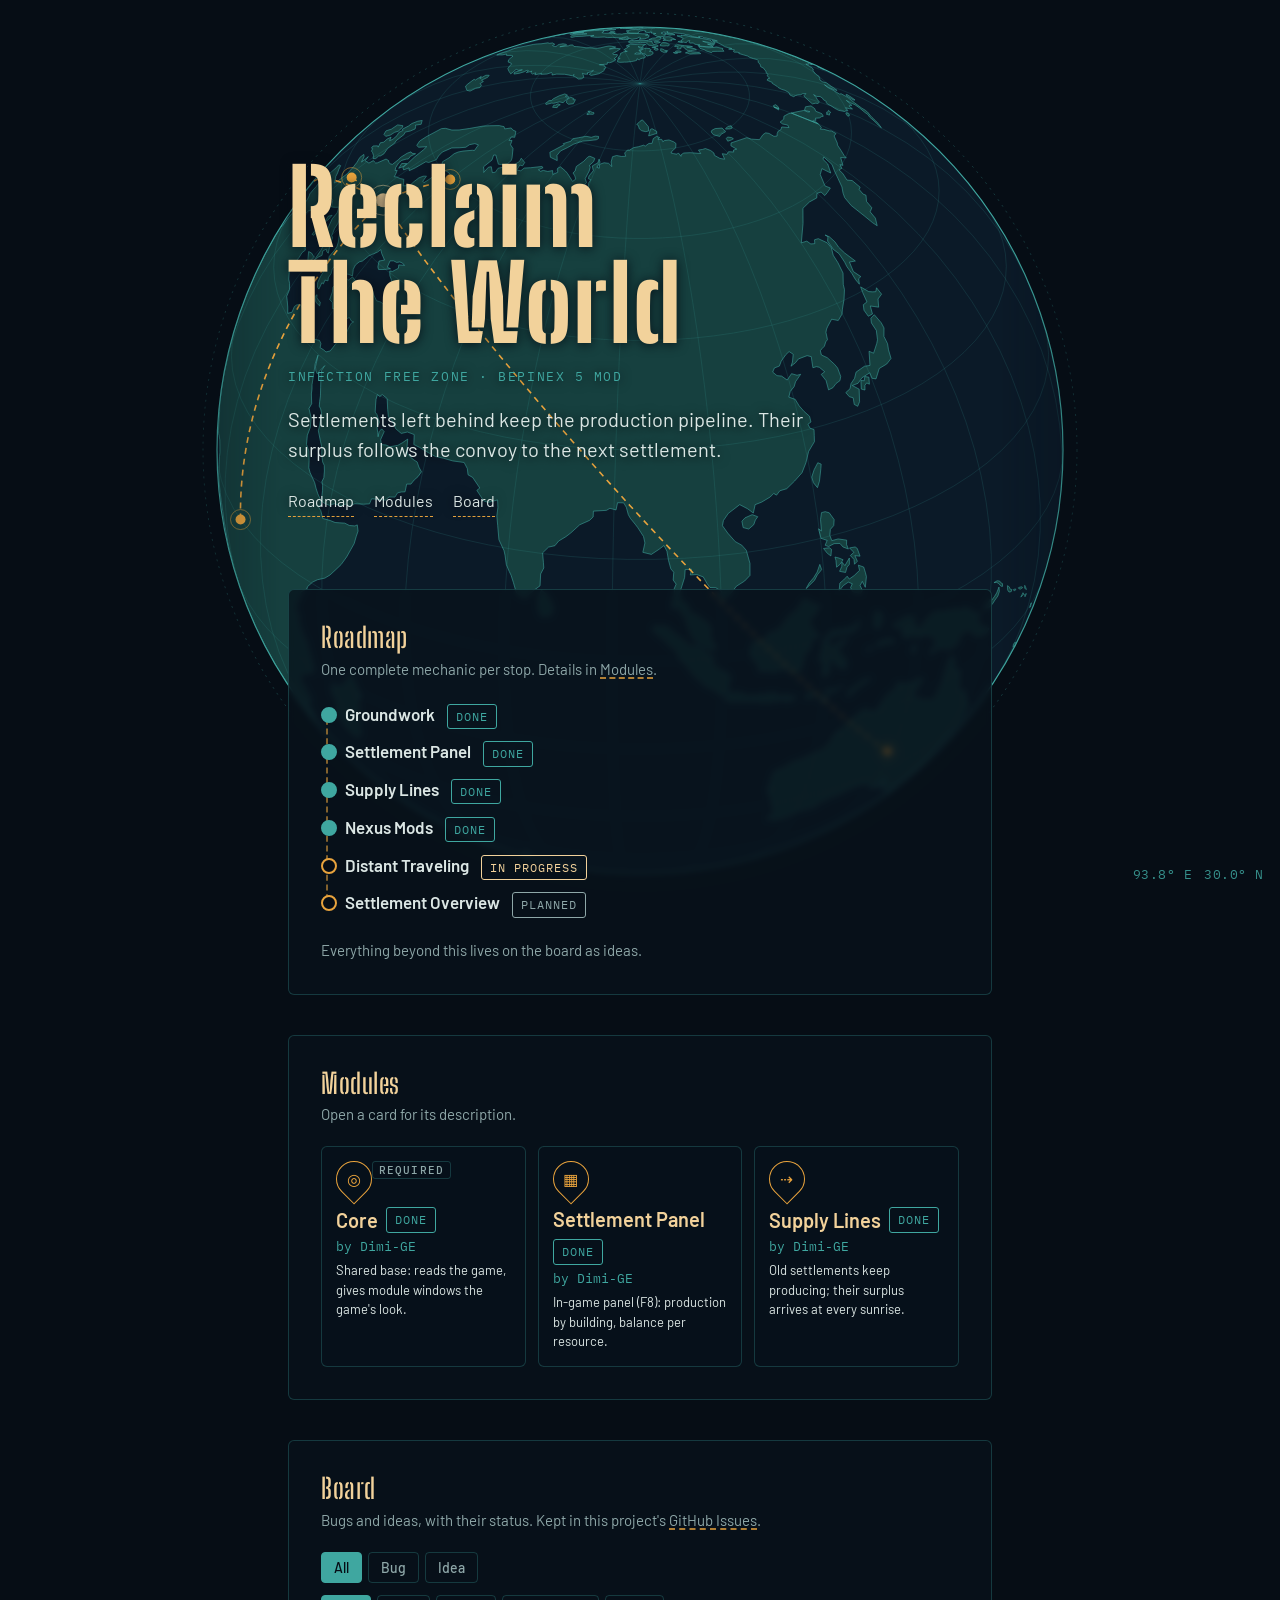
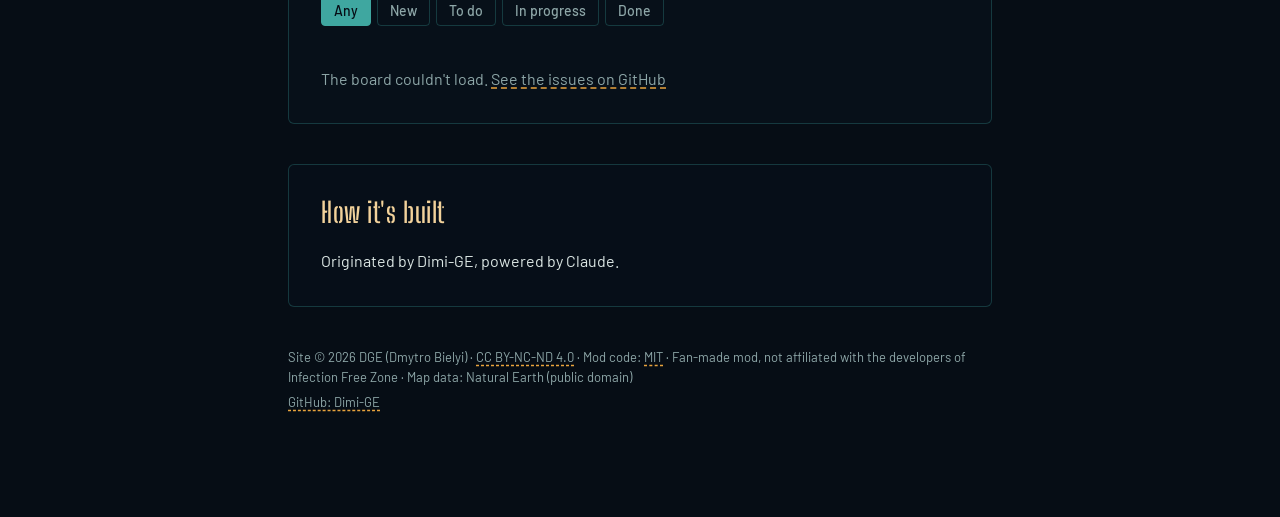
==== commit 67d835e3: "Removed specialised modules' ideas from the Roadmap description." ====
--- a/index.html
+++ b/index.html
@@ -56,7 +56,7 @@
         <div class="stop-head"><span class="stop-tag">Settlement Overview</span><span class="status s-planned">Planned</span></div>
       </li>
     </ol>
-    <p class="note">Everything beyond this lives on the board as ideas: remote management, specialised settlements, trading.</p>
+    <p class="note">Everything beyond this lives on the board as ideas.</p>
   </section>
 
   <section id="modules" class="card">
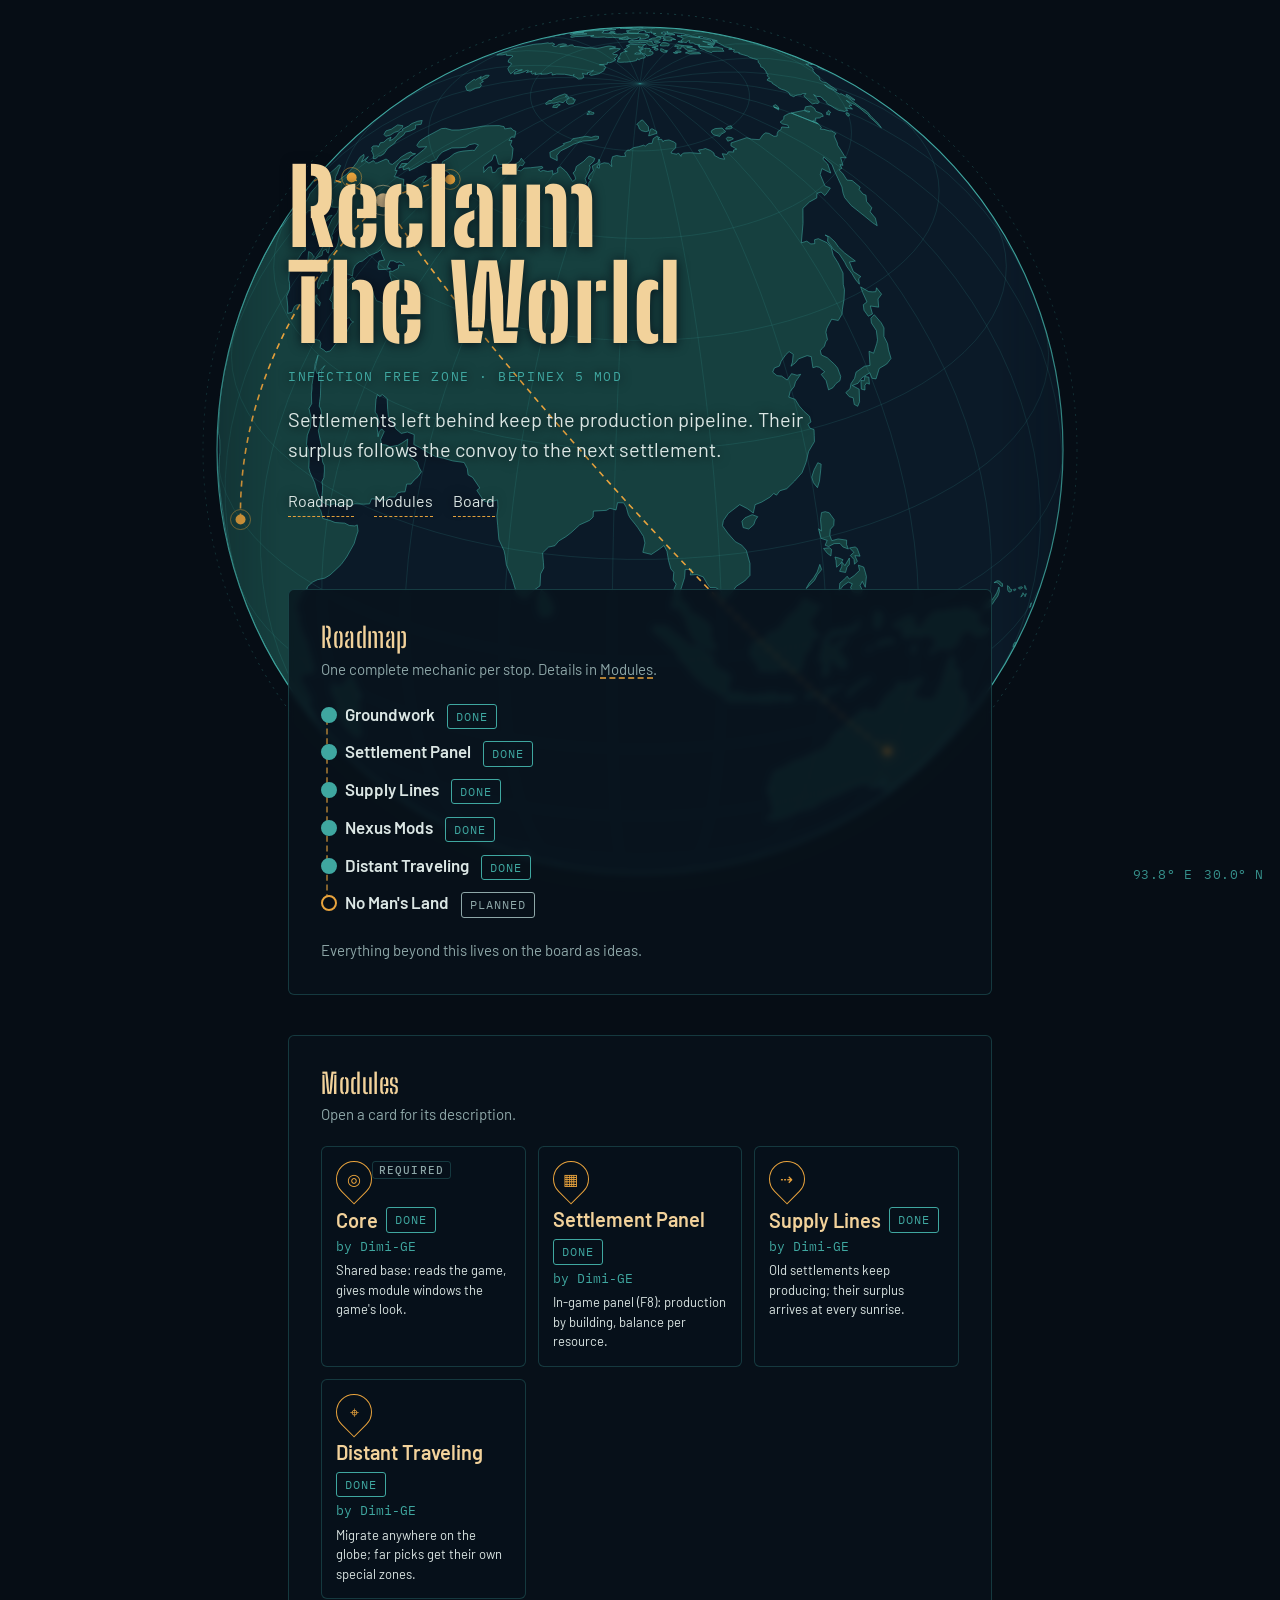
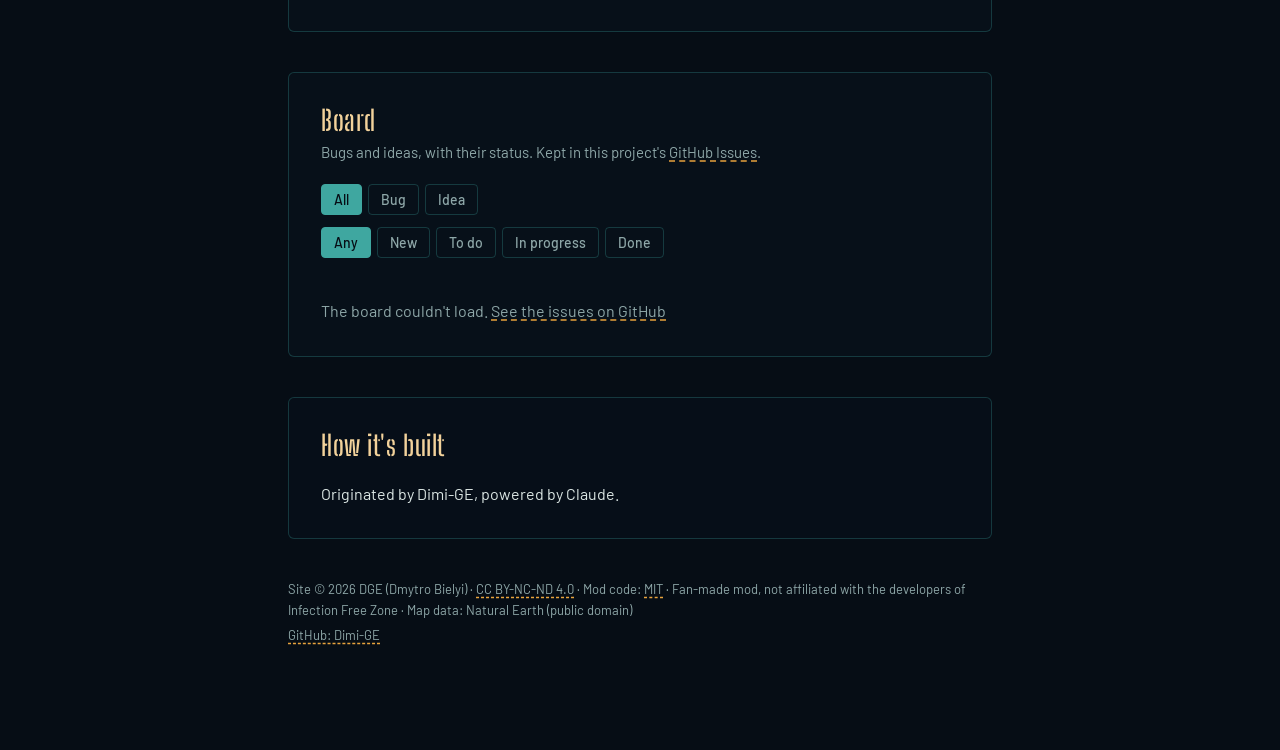
==== commit 6ad7b684: "Site: Distant Traveling module page, roadmap updates, ?shot mode with legend - New page distant-trav" ====
--- a/index.html
+++ b/index.html
@@ -49,11 +49,11 @@
       <li class="stop done">
         <div class="stop-head"><span class="stop-tag">Nexus Mods</span><span class="status s-done">Done</span></div>
       </li>
-      <li class="stop">
-        <div class="stop-head"><span class="stop-tag">Distant Traveling</span><span class="status s-progress">In progress</span></div>
+      <li class="stop done" data-module="distant-traveling">
+        <div class="stop-head"><span class="stop-tag">Distant Traveling</span><span class="status s-done">Done</span></div>
       </li>
       <li class="stop">
-        <div class="stop-head"><span class="stop-tag">Settlement Overview</span><span class="status s-planned">Planned</span></div>
+        <div class="stop-head"><span class="stop-tag">No Man's Land</span><span class="status s-planned">Planned</span></div>
       </li>
     </ol>
     <p class="note">Everything beyond this lives on the board as ideas.</p>
--- a/style.css
+++ b/style.css
@@ -403,14 +403,13 @@
 .legend li::before { content: counter(n); position: absolute; left: 0; top: 0; width: 1.5rem; height: 1.5rem; border-radius: 50%; background: var(--signal); color: var(--night); font: 500 .8125rem/1.5rem var(--f-mono); text-align: center; }
 .legend b { color: var(--home); font-weight: 600; }
 
-/* Screenshot mode (?shot): the diagram alone, filling the viewport width on --night */
+/* Screenshot mode (?shot): the diagram card with its legend, centred, sized to fit one 16:9 screen (capture at 1920x1080) */
 .shot-only { background: var(--night); }
-.shot-only .page { max-width: none; padding: 0; gap: 0; }
+.shot-only .page { max-width: none; min-height: 100vh; padding: 0; gap: 0; display: grid; place-items: center; }
 .shot-only .page > :not(.diagram) { display: none; }
-.shot-only .legend { display: none; }
-.shot-only .diagram { padding: 0; border: 0; border-radius: 0; background: none; -webkit-backdrop-filter: none; backdrop-filter: none; }
-.shot-only .shot { min-height: 100vh; display: grid; place-items: center; }
-.shot-only .shot svg { width: min(100vw, calc(100vh * 16 / 9)); border-radius: 0; }
+.shot-only .diagram { box-sizing: border-box; width: min(94vw, calc((100vh - 21rem) * 16 / 9)); }
+.shot-only .legend { grid-template-columns: repeat(3, 1fr); }
+.shot-only .legend li { font-size: max(.9375rem, 1.6vh); }
 
 /* Diagram classes (inline SVGs on the module pages; site palette only) */
 .dg-bg { fill: var(--night); }
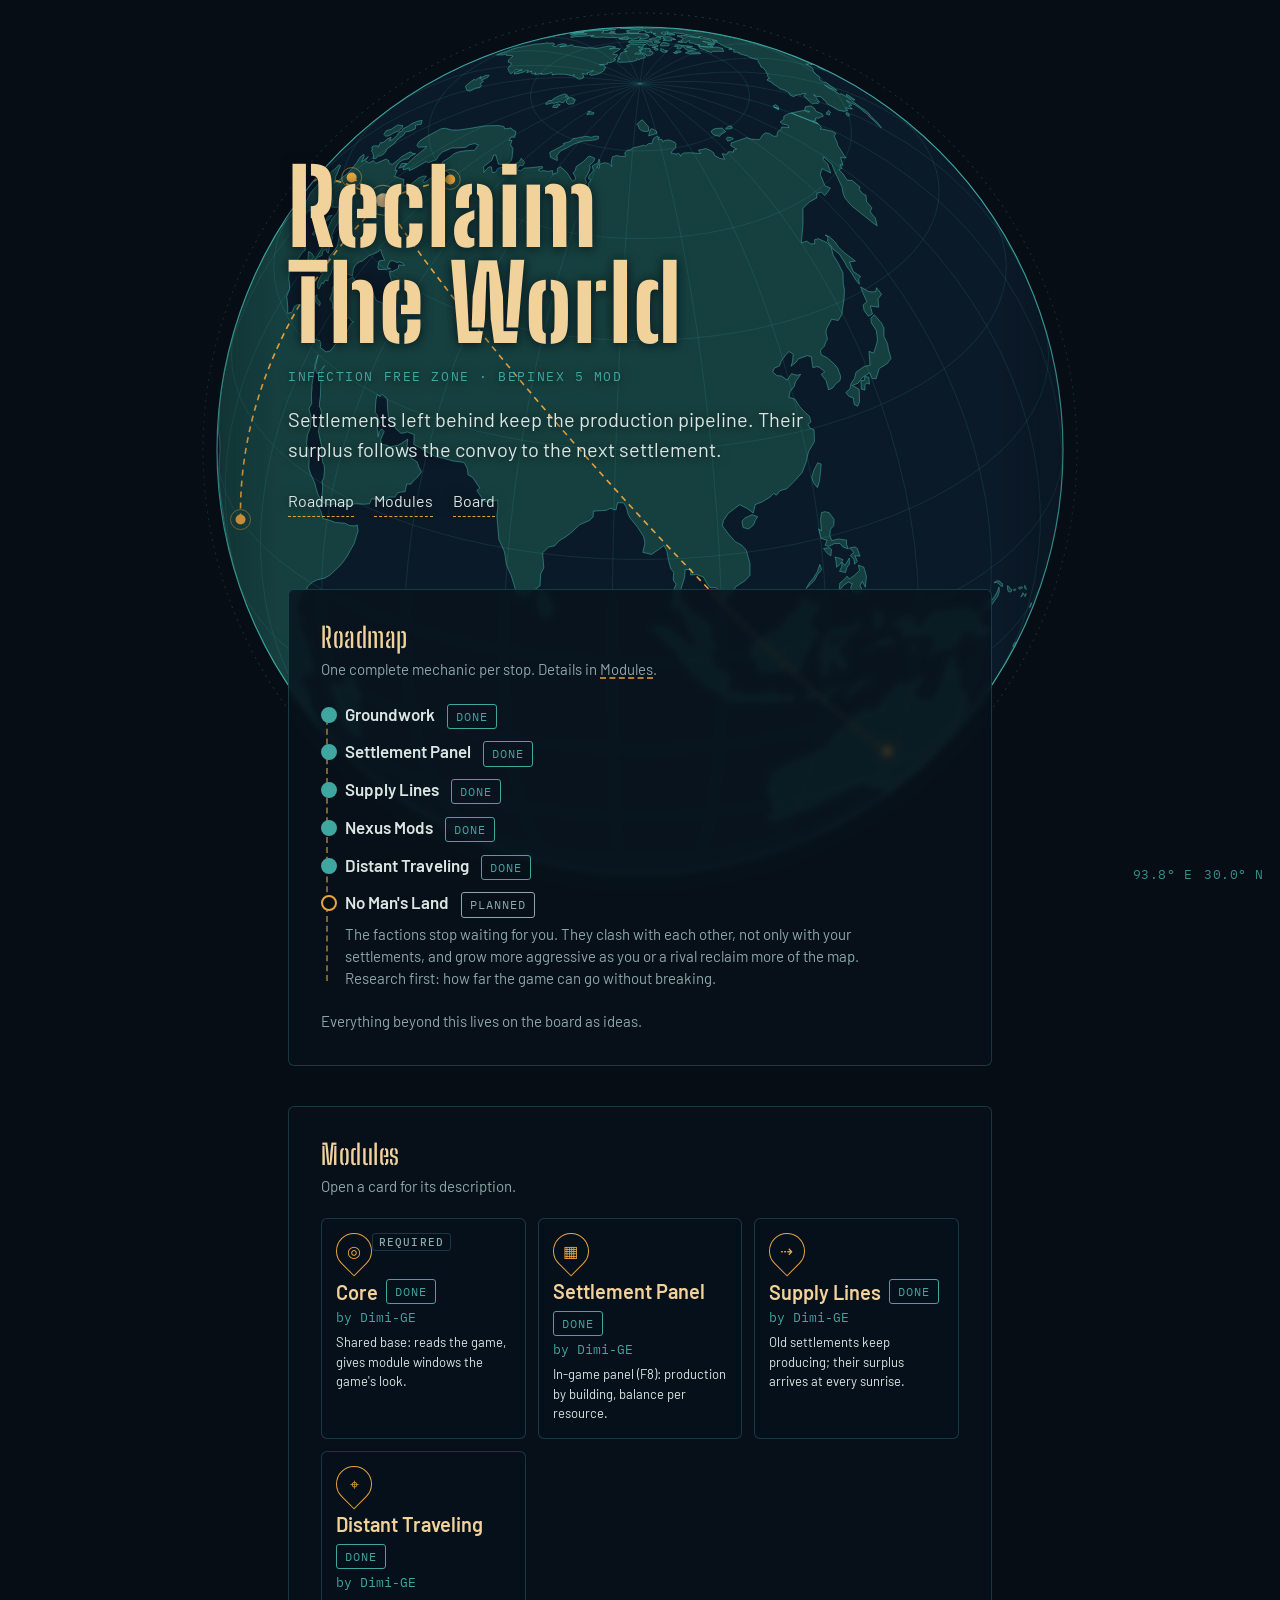
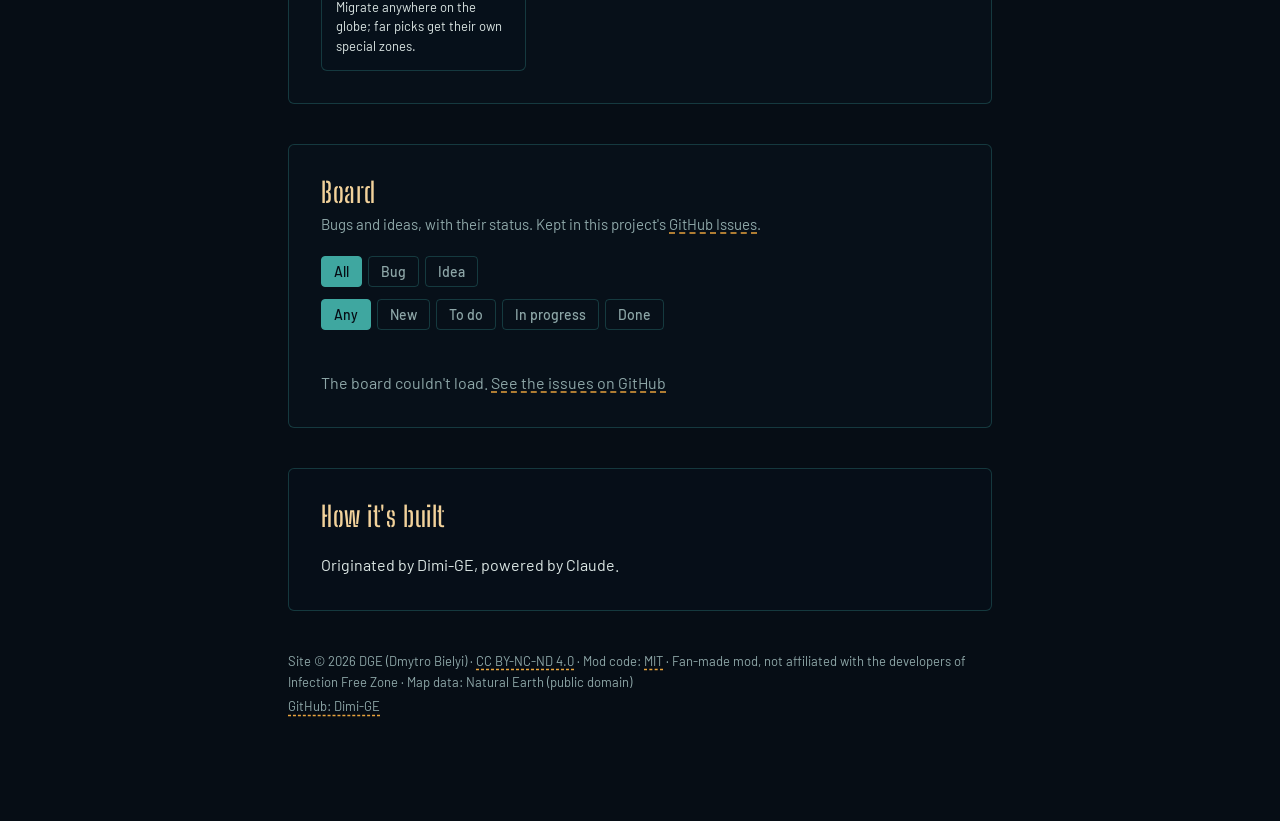
==== commit 13ea2a97: "Site: roadmap idea line for planned stops (No Man's Land)" ====
--- a/index.html
+++ b/index.html
@@ -54,6 +54,7 @@
       </li>
       <li class="stop">
         <div class="stop-head"><span class="stop-tag">No Man's Land</span><span class="status s-planned">Planned</span></div>
+        <p class="stop-text">The factions stop waiting for you. They clash with each other, not only with your settlements, and grow more aggressive as you or a rival reclaim more of the map. Research first: how far the game can go without breaking.</p>
       </li>
     </ol>
     <p class="note">Everything beyond this lives on the board as ideas.</p>
--- a/style.css
+++ b/style.css
@@ -210,6 +210,7 @@
 .stop.current::before { background: var(--home); border-color: var(--home); box-shadow: 0 0 0 4px rgba(242, 210, 155, 0.18); }
 .stop-head { display: flex; flex-wrap: wrap; align-items: baseline; gap: 0.5rem 0.75rem; }
 .stop-tag { font-weight: 600; font-size: 1.0625rem; }
+.stop-text { margin: 0; max-width: 40rem; color: var(--muted); font-size: .9375rem; line-height: 1.45; } /* idea line under a planned stop */
 
 .status {
   font-family: var(--f-mono);
